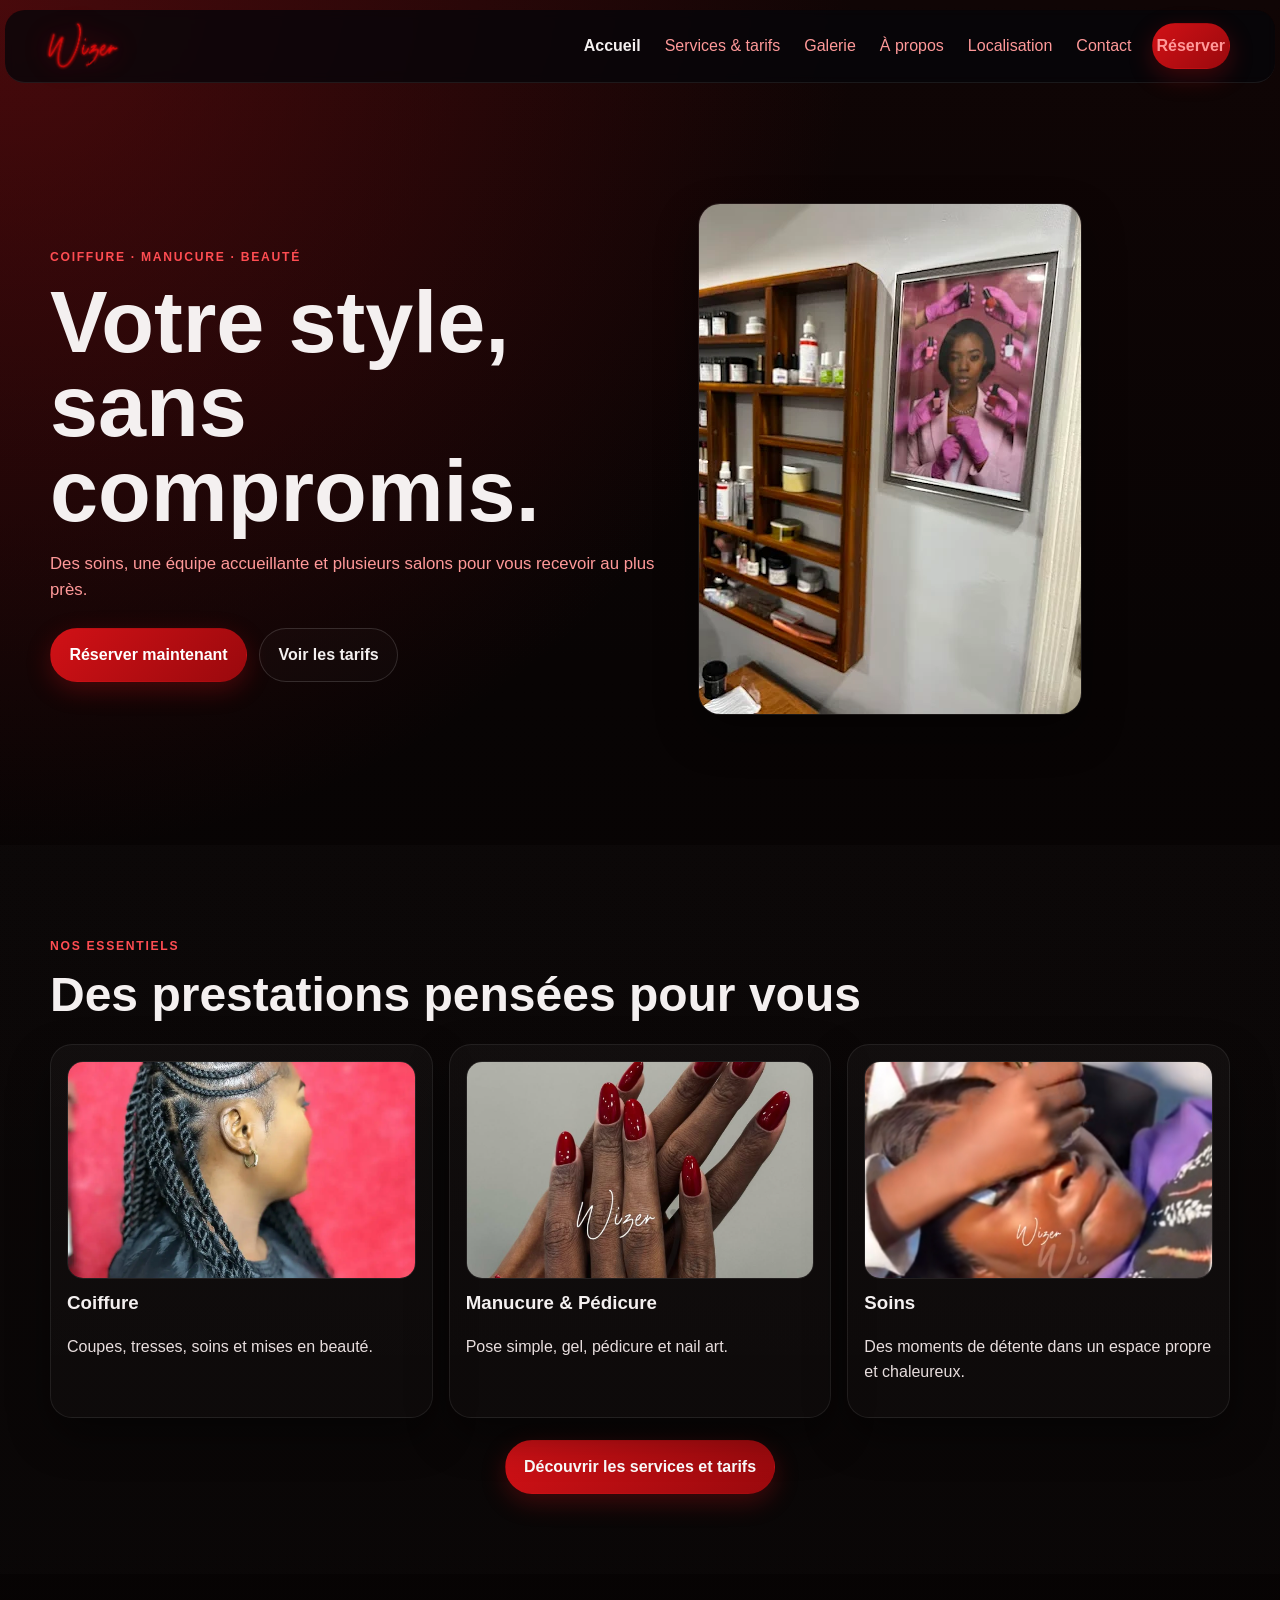
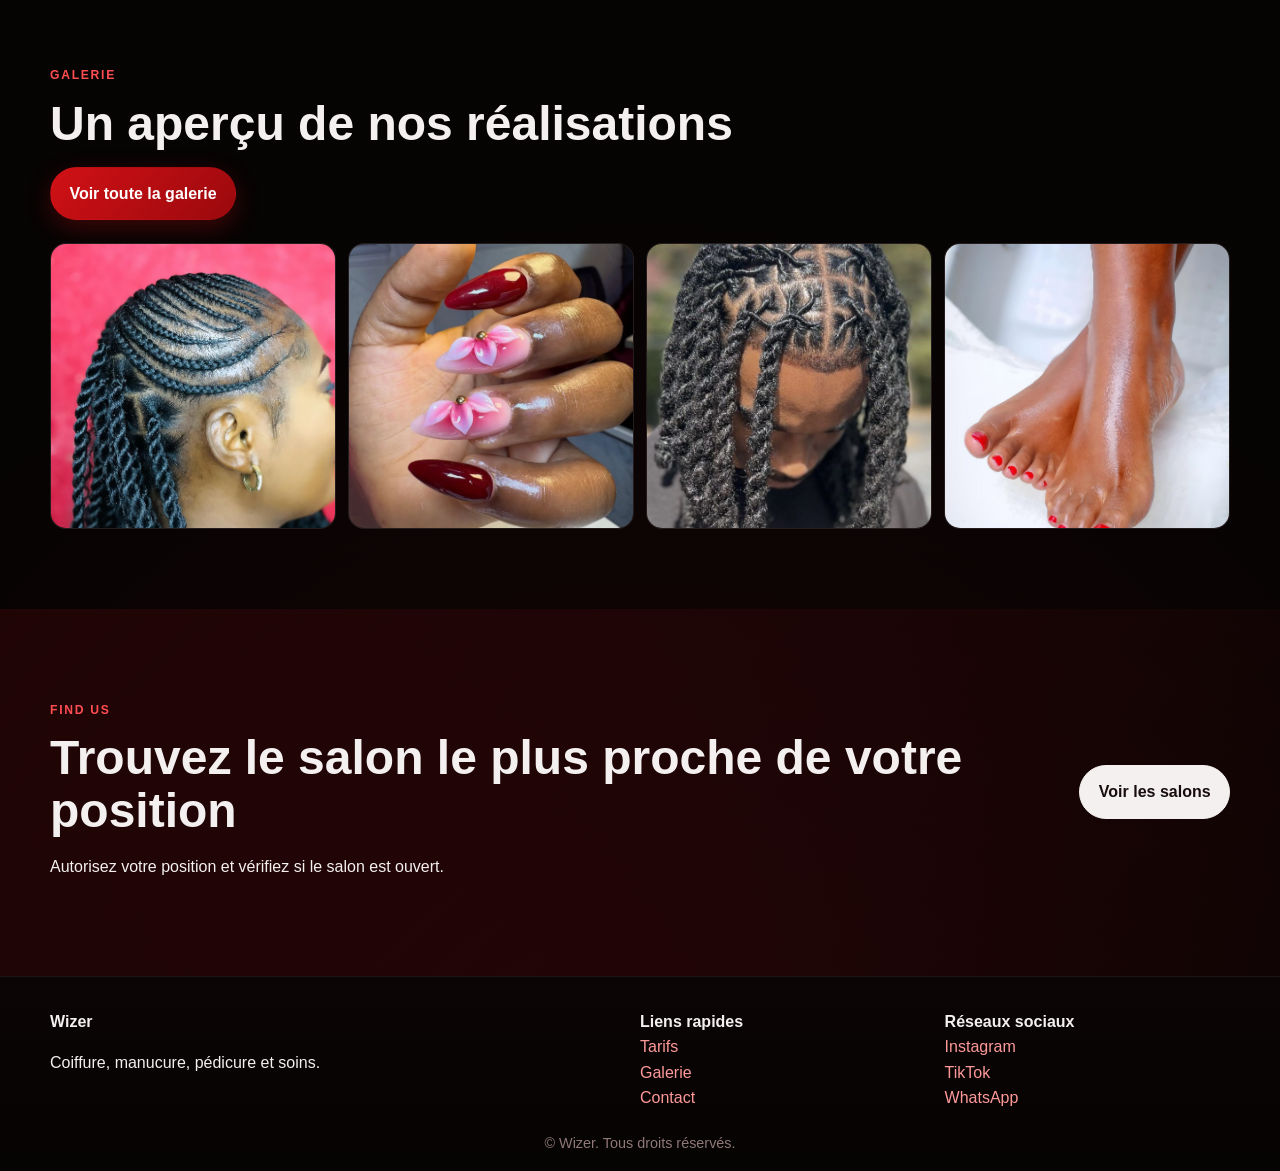
==== index.html @ 91f7df23 "Add animated mobile menu icon Replace the text hamburger with a three-bar toggle across the site and" ====
<!DOCTYPE html>
<html lang="fr">
  <head>
    <meta charset="UTF-8">
    <meta name="viewport" content="width=device-width, initial-scale=1.0">
    <meta name="description" content="Wizer — coiffure, manucure et soins. Découvrez nos services, nos réalisations et trouvez le salon le plus proche.">
    <title>WIZER | Accueil</title>
    
    <!-- Open Graph (VibeDoctor Fix: og:title & og:image) -->
    <meta property="og:type" content="website">
    <meta property="og:title" content="WIZER | Accueil">
    <meta property="og:description" content="Wizer — coiffure, manucure et soins. Découvrez nos services, nos réalisations et trouvez le salon le plus proche.">
    <meta property="og:image" content="https://wizer-kin.netlify.app/assets/logo/wizer.webp">

    <!-- Canonical URL (VibeDoctor Fix: canonical) -->
    <link rel="canonical" href="https://wizer-kin.netlify.app/">

    <!-- Structured Data JSON-LD (VibeDoctor Fix: structured data) -->
    <script type="application/ld+json">
    {
      "@context": "https://schema.org",
      "@type": "BeautySalon",
      "name": "Wizer",
      "description": "Wizer — coiffure, manucure et soins.",
      "image": "https://wizer-kin.netlify.app/assets/logo/wizer.webp",
      "telephone": "+243820068211",
      "url": "https://wizer-kin.netlify.app/"
    }
    </script>
    <link rel="icon" href="assets/icons/logo-wizer-neon-icon-w.webp" type="image/webp">
    <link rel="stylesheet" href="css/style.css">
    <link rel="stylesheet" href="css/responsive.css">
    <link rel="stylesheet" href="css/animations.css">
  </head>
  <body>
    <header class="site-header">
      <div class="container nav-wrap">
        <a class="brand" href="index.html" aria-label="Wizer, accueil">
          <img src="assets/logo/wizer.webp" class="w-60" alt="Logo Wizer">
        </a>
        <button class="menu-toggle" type="button" aria-label="Ouvrir le menu" aria-expanded="false" aria-controls="main-menu">
            <span class="bar" aria-hidden="true"></span>
            <span class="bar" aria-hidden="true"></span>
            <span class="bar" aria-hidden="true"></span>
        </button>

        <nav id="main-menu" class="main-menu" aria-label="Navigation principale">
          <a class="active" href="index.html">Accueil</a>
          <a href="services.html">Services & tarifs</a>
          <a href="galerie.html">Galerie</a>
          <a href="about.html">À propos</a>
          <a href="localisation.html">Localisation</a>
          <a href="contact.html">Contact</a>
          <a class="button button-bounce button-small" href="reservation.html">Réserver</a>
        </nav>
      </div>
    </header>

    <main>
      <section class="hero section">
        <div class="container hero-grid">
          <div class="reveal">
            <p class="eyebrow">Coiffure · Manucure · Beauté</p>
            <h1>Votre style, sans compromis.</h1>
            <p class="lead">Des soins, une équipe accueillante et plusieurs salons pour vous recevoir au plus près.</p>
            <div class="actions">
              <a class="button" href="reservation.html">Réserver maintenant</a>
              <a class="button button-outline" href="services.html">Voir les tarifs</a>
            </div>
          </div>
          <div class="hero-visual reveal reveal-delay">
            <img src="assets/images/accueil/hero.webp" alt="Illustration d'un espace beauté moderne">
          </div>
        </div>
      </section>

      <section class="section section-soft">
        <div class="container">
          <div class="section-heading">
            <p class="eyebrow">Nos essentiels</p>
            <h2>Des prestations pensées pour vous</h2>
          </div>
          <div class="cards-grid three-cols">
            <article class="card service-card reveal"><img src="assets/images/services/coiffure.webp" alt="Illustration coiffure"><h3>Coiffure</h3><p>Coupes, tresses, soins et mises en beauté.</p></article>
            <article class="card service-card reveal"><img src="assets/images/services/Manucure.webp" alt="Illustration manucure"><h3>Manucure & Pédicure</h3><p>Pose simple, gel, pédicure et nail art.</p></article>
            <article class="card service-card reveal"><img src="assets/images/services/Soins.webp" alt="Illustration soins"><h3>Soins</h3><p>Des moments de détente dans un espace propre et chaleureux.</p></article>
          </div>
          <div class="centered"><a class="button" href="services.html">Découvrir les services et tarifs</a></div>
        </div>
      </section>

      <section class="section">
        <div class="container">
          <div class="section-heading split-heading">
            <div><p class="eyebrow">Galerie</p><h2>Un aperçu de nos réalisations</h2></div>
            <a class="button" href="galerie.html">Voir toute la galerie</a>
          </div>
          <div class="gallery-preview">
            <img class="reveal" src="assets/images/galerie/looks-01.webp" alt="Exemple de coiffure">
            <img class="reveal" src="assets/images/galerie/looks-02.webp" alt="Exemple de manucure">
            <img class="reveal" src="assets/images/galerie/looks-03.webp" alt="Exemple de tresses">
            <img class="reveal" src="assets/images/galerie/looks-04.webp" alt="Exemple de pédicure">
          </div>
        </div>
      </section>

      <section class="section section-dark">
        <div class="container split-callout">
          <div><p class="eyebrow">FIND US</p><h2>Trouvez le salon le plus proche de votre position</h2><p>Autorisez votre position et vérifiez si le salon est ouvert.</p></div>
          <a class="button button-light" href="localisation.html">Voir les salons</a>
        </div>
      </section>
    </main>

    <footer class="site-footer">
      <div class="container footer-grid">
        <div><strong>Wizer</strong><p>Coiffure, manucure, pédicure et soins.</p></div>
        <div><strong>Liens rapides</strong><a href="services.html">Tarifs</a><a href="galerie.html">Galerie</a><a href="contact.html">Contact</a></div>
        <div><strong>Réseaux sociaux</strong><a href="https://www.instagram.com/wizer.beauty/" target="_blank" rel="noopener">Instagram</a><a href="https://www.tiktok.com/@wizer._" target="_blank" rel="noopener">TikTok</a><a href="https://wa.me/243820068211" target="_blank" rel="noopener">WhatsApp</a></div>
      </div>
      <p class="copyright">© <span data-year></span> Wizer. Tous droits réservés.</p>
    </footer>

    <script src="js/main.js"></script>
  </body>
</html>
---- css/style.css ----
:root {
  --bg: #090505; /* Teinte sombre neutre/rougeâtre */
  --bg-2: #140a0a;
  --surface: #120a0a;
  --surface-2: #1c0f0f;
  --soft: #180d0d;
  --soft-2: #221111;
  --text: #f4f0f0;
  --text-soft: #e8dede;
  --muted: #ff9999; /* Rouge pastel pour le texte secondaire */
  --accent: #d11116; /* Rouge Wizer vif et design */
  --accent-2: #9a090d; /* Rouge bordeaux profond */
  --accent-glow: rgba(209, 17, 22, 0.28);
  --line: rgba(255, 255, 255, 0.08);
  --line-strong: rgba(255, 255, 255, 0.14);
  --success: #6de7a3;
  --danger: #ff4d4d;
  --radius: 22px;
  --shadow: 0 18px 42px rgba(0, 0, 0, 0.42);
}

* { box-sizing: border-box; }
html { scroll-behavior: smooth; }
body {
  margin: 0;
  background:
    radial-gradient(circle at top left, rgba(141, 15, 20, 0.45), transparent 28%),
    radial-gradient(circle at bottom center, rgba(209, 17, 22, 0.10), transparent 34%),
    linear-gradient(180deg, #100505 0%, #080404 24%, #050303 100%);
  color: var(--text-soft);
  font-family: Arial, Helvetica, sans-serif;
  line-height: 1.6;
}

img { display: block; max-width: 100%; }

/* BOÎTE À OUTILS DE CLASSES POUR ADAPTER les IMAGES*/
.w-100 { max-width: 100% !important; width: 100%; }
.w-90  { max-width: 90%  !important; width: 90%;  margin-inline: auto; }
.w-80  { max-width: 80%  !important; width: 80%;  margin-inline: auto; }
.w-70  { max-width: 70%  !important; width: 70%;  margin-inline: auto; }
.w-60  { max-width: 60%  !important; width: 60%;  margin-inline: auto; }
.w-50  { max-width: 50%  !important; width: 50%;  margin-inline: auto; }

a { text-decoration: none; color: inherit; }

.container { width: min(100% - 2rem, 1180px);
  margin-inline: auto; }

  .section { padding: 4rem 0; }

.section-soft { background: linear-gradient(180deg, rgba(255,255,255,.015), rgba(255,255,255,.01)); }

.section-dark { background: linear-gradient(135deg, rgba(209,17,22,.12), rgba(104,8,11,.05));
  color: var(--text); }

.site-header {
  position: sticky;
  top: 10px;
  left: 5px;
  right: 5px;
  width: calc(100% - 10px);
  z-index: 1000;
  background: hsla(240, 23%, 3%, 0.78);
  border-bottom: 1px solid var(--line);
  backdrop-filter: blur(5px);
  border-radius: 20px;
}

.nav-wrap {
  min-height: 72px;
  display: flex;
  align-items: center;
  justify-content: space-between;
  gap: 1rem;
}

.brand {
  display: flex;
  align-items: center;
  gap: .65rem;
  font-weight: 800;
  color: var(--text);
}

.brand img {
  transform: translateX(-30px);
  width: 125px;
  max-width: 100%;
  height: auto;
  filter: drop-shadow(0 0 12px rgba(209, 17, 22, 0.35)); /* Ombre rouge */
}


.menu-toggle {
  border: 1px solid var(--line);
  background: rgba(255, 255, 255, 0.03);
  color: var(--text);
  width: 44px;
  height: 44px;
  border-radius: 14px;
  font-size: 1.35rem;
  cursor: pointer;
  position: relative;
  padding: 0;
}

.menu-toggle .bar {
  position: absolute;
  top: 50%;
  left: 50%;
  width: 20px;
  height: 2px;
  border-radius: 2px;
  background: var(--text);
  transform: translate(-50%, calc(-50% + var(--ty, 0px)));
  transition: transform .28s ease, opacity .2s ease, background-color .28s ease;
}

.menu-toggle .bar:nth-child(1) { --ty: -7px; }
.menu-toggle .bar:nth-child(2) { --ty: 0px; }
.menu-toggle .bar:nth-child(3) { --ty: 7px; }

.menu-toggle.active .bar { background: var(--accent); }
.menu-toggle.active .bar:nth-child(1) { transform: translate(-50%, -50%) rotate(45deg); }
.menu-toggle.active .bar:nth-child(2) { opacity: 0; }
.menu-toggle.active .bar:nth-child(3) { transform: translate(-50%, -50%) rotate(-45deg); }

.main-menu {
  display: none;
  position: absolute;
  top: 100px;
  left: 10px;
  right: 10px;
  background: hsla(0, 23%, 5%, 0.925);
  padding: 1rem;
  border-bottom: 1px solid var(--line);
  box-shadow: var(--shadow);
  border-radius: 20px;
}

.main-menu.open { display: flex;
  flex-direction: column;
  gap: .8rem; }

.main-menu a { padding: .55rem .25rem;
  color: var(--muted); }

.main-menu .active { color: var(--text);
  font-weight: 700; }

.button {
  display: inline-flex;
  align-items: center;
  justify-content: center;
  min-height: 46px;
  padding: .82rem 1.15rem;
  border: 1px solid transparent;
  border-radius: 999px;
  background: linear-gradient(135deg, var(--accent), var(--accent-2));
  color: #fff;
  font-weight: 700;
  cursor: pointer;
  transition: transform .2s ease, filter .2s ease, box-shadow .2s ease;
  box-shadow: 0 8px 25px var(--accent-glow);
}
/* Cette classe ne fait plus l'animation par défaut */
.button-bounce {
  display: inline-flex !important;
  position: relative !important;
}

/* L'animation se déclenche UNIQUEMENT quand le menu ajoute cette classe */
.main-menu.open .button-bounce {
  animation: bounce-top 1s ease-in-out both !important; /* Joué 1 seule fois (pas de infinite) */
}


.button:hover {
  transform: translateY(-2px);
  filter: saturate(1.1);
  box-shadow: 0 12px 30px rgba(209, 17, 22, 0.34);
}

.button-outline {
  background: rgba(255, 255, 255, 0.02);
  color: var(--text);
  border-color: var(--line-strong);
  box-shadow: none;
}
.button-outline:hover { background: rgba(255, 255, 255, 0.04); }

.button-light {
  background: var(--text);
  border-color: var(--text);
  color: #180d0d;
  box-shadow: none;
}
.button-small { min-height: 40px; padding: .55rem .95rem; }

.button-dark {
  background: var(--text);
  border-color: var(--text);
  color: #ff4d4d; /* Rouge clair pour bouton sombre */
  box-shadow: none;
}

.hero-grid, .two-cols, .location-layout, .split-callout { display: grid; gap: 1.5rem; align-items: center; }
.hero { padding-top: 3.2rem; }
.hero h1, .page-hero h1 {
  font-size: clamp(2.5rem, 10vw, 5.4rem);
  line-height: .98;
  margin: .4rem 0 1rem;
  color: var(--text);
}
.page-hero h1 { font-size: clamp(2.4rem, 8vw, 4.8rem); }
h2 {
  font-size: clamp(1.8rem, 5vw, 3rem);
  line-height: 1.1;
  margin: .2rem 0 1rem;
  color: var(--text);
}
h3 { margin: .55rem 0 .3rem; color: var(--text); }

.eyebrow {
  text-transform: uppercase;
  letter-spacing: .14em;
  font-size: .76rem;
  color: #ff4d52; /* Rouge corail vif */
  font-weight: 800;
}

.lead { max-width: 720px; color: var(--muted); font-size: 1.05rem; }
.actions { display: flex; flex-wrap: wrap; gap: .75rem; margin-top: 1.5rem; }
.hero-visual img, .rounded-image { border-radius: var(--radius); box-shadow: var(--shadow); border: 1px solid var(--line); }
.cards-grid { display: grid; gap: 1rem; }

.card {
  background: linear-gradient(180deg, rgba(255,255,255,.03), rgba(255,255,255,.02));
  border: 1px solid var(--line);
  border-radius: var(--radius);
  padding: 1rem;
  box-shadow: var(--shadow);
}

.service-card img {
  aspect-ratio: 16/10;
  width: 100%;
  object-fit: cover;
  border-radius: 16px;
  border: 1px solid var(--line);
}

.section-heading { margin-bottom: 1.4rem; }
.split-heading, .split-callout { gap: 1rem; }
.centered { text-align: center; margin-top: 1.4rem; }
.text-link { color: #ff4d52; font-weight: 1000; }

.gallery-preview, .gallery-grid {
  display: grid;
  grid-template-columns: repeat(2, 1fr);
  gap: .75rem;
}
.gallery-preview img, .gallery-grid img {
  width: 100%;
  aspect-ratio: 1/1;
  object-fit: cover;
  border-radius: 16px;
  border: 1px solid var(--line);
  background: var(--surface);
}

.filter-bar { display: flex; flex-wrap: wrap; gap: .55rem; margin-bottom: 1.2rem; }
.filter-button {
  padding: .6rem .9rem;
  border: 1px solid var(--line);
  border-radius: 999px;
  background: rgba(255, 255, 255, 0.03);
  color: var(--muted);
  cursor: pointer;
}
.filter-button.active {
  background: linear-gradient(135deg, var(--accent), var(--accent-2));
  color: #fff;
  border-color: transparent;
}

.social-grid { display: grid; gap: 1rem; }
.social-card {
  background: linear-gradient(180deg, rgba(255,255,255,.03), rgba(255,255,255,.02));
  border: 1px solid var(--line);
  padding: 1rem;
  border-radius: var(--radius);
  overflow: hidden;
  box-shadow: var(--shadow);
}
.social-card iframe { width: 100%; min-height: 580px; border: 0; border-radius: 14px; }
.embed-placeholder {
  min-height: 220px; display: grid; place-items: center;
  text-align: center; padding: 1.2rem;
  background: rgba(255, 255, 255, 0.025);
  border-radius: 16px; color: var(--muted);
  border: 1px dashed var(--line-strong);
}

.map { height: 420px; border-radius: var(--radius); overflow: hidden; border: 1px solid var(--line); box-shadow: var(--shadow); }
.salons-list { display: grid; gap: .8rem; }
.salon-card {
  background: linear-gradient(180deg, rgba(255,255,255,.03), rgba(255,255,255,.02));
  border: 1px solid var(--line); border-radius: 18px; padding: 1rem; box-shadow: var(--shadow);
}
.salon-card.closest {
  outline: 2px solid rgba(209, 17, 22, 0.55);
  box-shadow: 0 0 0 3px rgba(209, 17, 22, 0.10), var(--shadow);
}
.salon-meta { font-size: .92rem; color: var(--muted); }
.open { color: var(--success); font-weight: 800; }
.closed { color: var(--danger); font-weight: 800; }
.status-message { min-height: 1.4rem; color: var(--muted); }

.form-wrap { max-width: 800px; }
.booking-form { display: grid; gap: 1rem; }
.booking-form label { display: grid; gap: .35rem; font-weight: 700; color: var(--text); }
.booking-form input, .booking-form select, .booking-form textarea {
  width: 100%; padding: .85rem; border: 1px solid var(--line); border-radius: 14px;
  background: rgba(255, 255, 255, 0.03); color: var(--text-soft); font: inherit;
}
.booking-form input::placeholder, .booking-form textarea::placeholder { color: #907b7b; }
.form-note { color: var(--muted); }

code { background: rgba(255, 255, 255, 0.06); padding: .15rem .3rem; border-radius: 5px; color: #ffd7d7; }

.site-footer {
  background: linear-gradient(180deg, #0b0505, #060303);
  color: var(--text); padding: 2rem 0 1rem; border-top: 1px solid var(--line);
}
.footer-grid { display: grid; gap: 1.2rem; }
.footer-grid a { display: block; color: var(--muted); }
.copyright { text-align: center; color: #8f7878; font-size: .9rem; margin: 1.3rem 0 0; }

.gallery-modal__counter { display: none !important; }

/* ------------------------------
Galerie focus / carousel
------------------------------ */
body.modal-open { overflow: hidden; }
.gallery-tile {
  display: block; width: 100%; padding: 0; border: 0; border-radius: 16px;
  background: transparent; cursor: pointer; overflow: hidden;
}
.gallery-tile img { transition: transform .25s ease, filter .25s ease; }
.gallery-tile:hover img { transform: scale(1.04); filter: saturate(1.15); }

.gallery-modal {
  position: fixed; inset: 0; z-index: 5000; display: grid; place-items: center;
  padding: 1rem; opacity: 0; pointer-events: none; transition: opacity .22s ease;
}
.gallery-modal.is-open { opacity: 1; pointer-events: auto; }
.gallery-modal__backdrop {
  position: absolute; inset: 0; background: rgba(4, 2, 2, 0.74); backdrop-filter: blur(18px);
}
.gallery-modal__shell {
  position: relative; width: min(100%, 1120px); min-height: min(80vh, 760px); display: grid; align-items: center;
}
.gallery-modal__stage {
  position: relative; display: grid; grid-template-columns: .55fr minmax(240px, .95fr) .55fr;
  align-items: center; gap: 1rem;
}
.gallery-modal__center, .gallery-modal__side {
  margin: 0; border: 1px solid rgba(255, 255, 255, 0.12); background: rgba(255, 255, 255, 0.04);
  box-shadow: 0 24px 80px rgba(0, 0, 0, 0.55), 0 0 44px rgba(209, 17, 22, 0.13); overflow: hidden;
}
.gallery-modal__center { z-index: 2; border-radius: 28px; cursor: pointer; transform: scale(1.02); }
.gallery-modal__center img { width: 100%; max-height: 68vh; object-fit: contain; background: #090505; }
.gallery-modal__center figcaption {
  display: flex; align-items: center; justify-content: space-between; gap: 1rem;
  padding: .9rem 1rem; color: var(--text); background: rgba(13, 7, 7, 0.96);
}
.gallery-modal__center figcaption span { color: var(--muted); font-size: .9rem; }
.gallery-modal__side {
  min-height: 42vh; border-radius: 22px; opacity: .55;
  filter: blur(.2px) saturate(.85); transform: scale(.86); cursor: pointer;
}
.gallery-modal__side img { width: 100%; height: 42vh; object-fit: cover; }
.gallery-modal__side--prev { transform: translateX(18%) scale(.84); }
.gallery-modal__side--next { transform: translateX(-18%) scale(.84); }

.gallery-modal__close {
  position: absolute; top: -.4rem; right: .1rem; z-index: 5;
  width: 46px; height: 46px; border-radius: 50%; border: 1px solid rgba(255, 255, 255, 0.16);
  background: rgba(255, 255, 255, 0.05); color: rgba(244, 240, 240, 0.82);
  font-size: 2rem; line-height: 1; cursor: pointer; backdrop-filter: blur(12px);
}
.gallery-modal__nav {
  position: absolute; top: 50%; z-index: 4; translate: 0 -50%;
  width: 46px; height: 46px; border-radius: 50%; border: 1px solid rgba(255, 255, 255, 0.16);
  background: rgba(255, 255, 255, 0.06); color: var(--text);
  font-size: 2.1rem; cursor: pointer; backdrop-filter: blur(12px);
}
.gallery-modal__nav--prev { left: .4rem; }
.gallery-modal__nav--next { right: .4rem; }

.hours-details { margin-top: .6rem; color: var(--muted); }
.hours-details summary { cursor: pointer; color: #ff4d52; font-weight: 800; }
.hours-details ul { margin: .5rem 0 0; padding-left: 1.1rem; }
.contact-card .button { margin-top: .5rem; }

@media (max-width: 699px) {
  .gallery-modal__shell { min-height: auto; }
  .gallery-modal__stage { grid-template-columns: 1fr; }
  .gallery-modal__side { display: none; }
  .gallery-modal__center { transform: none; border-radius: 22px; }
  .gallery-modal__center img { max-height: 62vh; }
  .gallery-modal__center figcaption { display: block; }
  .gallery-modal__nav { top: auto; bottom: 3.8rem; translate: 0 0; }
  .gallery-modal__nav--prev { left: 1.2rem; }
  .gallery-modal__nav--next { right: 1.2rem; }
  .gallery-modal__close { top: -3.2rem; right: 0; }
}

/* =========================================================
   Galerie focus : mobile propre + ratios image préservés
========================================================= */
.gallery-viewer__image, .viewer-image, .lightbox-image, .focus-image {
  max-width: min(92vw, 980px); max-height: 82vh;
  width: auto; height: auto; object-fit: contain; aspect-ratio: auto;
}

.gallery-viewer__main, .viewer-main, .lightbox-main, .focus-main {
  display: grid; place-items: center;
}

@media (max-width: 760px) {
  .gallery-viewer__arrow, .viewer-arrow, .lightbox-arrow,
  .focus-arrow, .gallery-focus-arrow, .gallery-modal-arrow,
  .gallery-modal__nav, [data-viewer-prev], [data-viewer-next] {
      display: none !important;
  }
  .gallery-viewer__image, .viewer-image, .lightbox-image, .focus-image {
      max-width: 94vw; max-height: 78vh; width: auto; height: auto; object-fit: contain;
  }
  .gallery-viewer__close, .viewer-close, .lightbox-close, .focus-close {
      top: 1rem; right: 1rem;
  }
}

/* Override final pour le viewer réel du projet */
.gallery-modal__center img {
  width: auto; max-width: min(92vw, 980px); max-height: 82vh; height: auto;
  object-fit: contain; aspect-ratio: auto;
}
@media (max-width: 760px) {
  .gallery-modal__nav { display: none !important; }
  .gallery-modal__center img {
      max-width: 94vw; max-height: 78vh; width: auto; height: auto; object-fit: contain;
  }
}

/* =========================================================
   Carte de localisation : lisibilité et interaction
========================================================= */
.map { min-height: 420px; background: #120a0a; }
.leaflet-container { font: inherit; }
.leaflet-popup-content-wrapper, .leaflet-popup-tip { background: #171010; color: #f4f0f0; }
.leaflet-popup-content a { color: #ff4d52; font-weight: 700; }
.map-popup__nearest, .nearest-badge { color: #ff4d52; font-weight: 800; }
.nearest-badge {
  display: inline-flex; margin: 0 0 .3rem; padding: .22rem .58rem;
  border: 1px solid rgba(255, 77, 82, 0.36); border-radius: 999px;
  background: rgba(209, 17, 22, 0.10); font-size: .78rem;
}

.salon-card[data-salon-id] { cursor: pointer; }
.salon-card[data-salon-id]:focus-visible { outline: 2px solid #ff4d52; outline-offset: 3px; }

.status-message[data-status="success"] { color: #7ce7aa; }
.status-message[data-status="error"] { color: #ff6b6b; }
.status-message[data-status="loading"] { color: #ff9999; }
#locate-button:disabled { cursor: wait; opacity: .72; }

@media (max-width: 699px) {
  .map { height: min(62vh, 520px); min-height: 360px; }
}

/* =========================================================
   Sécurité Leaflet : empêche les tuiles de devenir des images
========================================================= */
#map { position: relative; overflow: hidden; }
#map .leaflet-pane, #map .leaflet-tile, #map .leaflet-marker-icon,
#map .leaflet-marker-shadow, #map .leaflet-tile-container,
#map .leaflet-pane > svg, #map .leaflet-pane > canvas, #map .leaflet-layer {
  position: absolute; left: 0; top: 0;
}
#map img.leaflet-tile {
  display: block; max-width: none !important; max-height: none !important;
  width: 256px !important; height: 256px !important; border: 0; border-radius: 0;
}
#map .leaflet-control-container { position: static; }

/* Message lorsqu'une catégorie de galerie n'a pas encore d'images */
.gallery-empty {
  grid-column: 1 / -1; margin: 0; padding: 2rem;
  border: 1px dashed var(--line-strong); border-radius: var(--radius);
  background: rgba(255, 255, 255, 0.025); color: var(--muted); text-align: center;
}
.gallery-empty strong { color: var(--text); }

/* =========================================================
   NOUVEAU STYLE : GALERIE EN ALBUMS MOSAÏQUE
========================================================= */
#gallery-grid.masonry-layout {
  display: grid;
  grid-template-columns: repeat(auto-fill, minmax(300px, 1fr));
  grid-auto-rows: 20px; gap: 1.5rem; align-items: start;
}

.album-card {
  background: linear-gradient(180deg, rgba(255,255,255,.03), rgba(255,255,255,.02));
  border: 1px solid var(--line); border-radius: var(--radius);
  box-shadow: var(--shadow); overflow: hidden;
  transition: transform 0.3s ease, border-color 0.3s ease;
  display: flex; flex-direction: column; cursor: pointer;
  grid-row-end: span 18;
}
.album-card:hover { transform: translateY(-5px); border-color: var(--muted); }

.album-card__visual {
  display: flex; gap: 2px; height: 250px; width: 100%; background: #000; overflow: hidden;
}
.album-card__visual img { flex: 1; width: 100%; height: 100%; object-fit: cover; }

.album-card__info { padding: 1.2rem; background: var(--surface-2); border-top: 1px solid var(--line); }
.album-card__info .eyebrow { display: block; margin-bottom: 0.3rem; }
.album-card__info h3 { margin: 0; font-size: 1.1rem; color: var(--text); }

.album-card.tall-composite { grid-row-end: span 22; }
.album-card.tall-composite .album-card__visual { height: 320px; }

@media (max-width: 699px) {
  #gallery-grid.masonry-layout { grid-template-columns: 1fr; grid-auto-rows: auto; }
  .album-card { grid-row-end: auto !important; }
  .album-card__visual { height: 280px; }
}

button,
a {
    -webkit-tap-highlight-color: transparent;
}


button:focus,
a:focus {
    outline: none;
}


button:focus-visible,
a:focus-visible {
    outline: 2px solid var(--accent);
    outline-offset: 3px;
}


img {
    user-select: none;
    -webkit-user-select: none;
    -webkit-user-drag: none;
}
---- css/responsive.css ----
@media (min-width:700px){
    
    .section{padding:5rem 0}
    
    .three-cols{grid-template-columns:repeat(3,1fr)}
    
    .two-cols{grid-template-columns:1fr 1fr}
    
    .booking-form{grid-template-columns:repeat(2,1fr)}
    
    .full-width{grid-column:1/-1}
    
    .gallery-grid{grid-template-columns:repeat(3,1fr)}
    
    .gallery-preview{grid-template-columns:repeat(4,1fr)}
    
    .footer-grid{grid-template-columns:2fr 1fr 1fr}
    
    .social-grid{grid-template-columns:repeat(2,1fr)}}
@media (min-width:980px){
    
    .menu-toggle{display:none}
    
    .main-menu{display:flex;
        position:static;
        align-items:center;
        gap:1rem;
        padding:0;
        border:0;
        background:transparent;
        box-shadow:none}
    
    .hero-grid{grid-template-columns:1.08fr .92fr; min-height:68vh}
    
    .location-layout{grid-template-columns:1.45fr .8fr; align-items:start}
    
    .map{height:620px}
    
    .split-heading,
    
    .split-callout{grid-template-columns:1fr auto}
    
    .gallery-grid{grid-template-columns:repeat(4,1fr)}}
---- css/animations.css ----
.reveal{animation:fadeUp .8s ease both}
.reveal-delay{animation-delay:.14s}
    @keyframes fadeUp{from{opacity:0;
    transform:translateY(18px)}to{opacity:1;
    transform:translateY(0)}}
    @media (prefers-reduced-motion:reduce){*,*::before,*::after{animation-duration:.01ms!important;
        animation-iteration-count:1!important;
        transition-duration:.01ms!important;
        scroll-behavior:auto!important}}

/* ----------------------------------------------
 * ----------------------------------------
 * animation bounce-top
 * ----------------------------------------
 */
@keyframes bounce-top {
  0% {
    transform: translateY(-45px);
            transform: translateY(-45px);
    animation-timing-function: ease-in;
            animation-timing-function: ease-in;
    opacity: 1;
  }
  24% {
    opacity: 1;
  }
  40% {
    transform: translateY(-24px);
            transform: translateY(-24px);
    animation-timing-function: ease-in;
            animation-timing-function: ease-in;
  }
  65% {
    transform: translateY(-12px);
            transform: translateY(-12px);
    animation-timing-function: ease-in;
            animation-timing-function: ease-in;
  }
  82% {
    transform: translateY(-6px);
            transform: translateY(-6px);
    animation-timing-function: ease-in;
            animation-timing-function: ease-in;
  }
  93% {
    transform: translateY(-4px);
            transform: translateY(-4px);
    animation-timing-function: ease-in;
            animation-timing-function: ease-in;
  }
  25%,
  55%,
  75%,
  87% {
    transform: translateY(0px);
            transform: translateY(0px);
    animation-timing-function: ease-out;
            animation-timing-function: ease-out;
  }
  100% {
    transform: translateY(0px);
            transform: translateY(0px);
    animation-timing-function: ease-out;
            animation-timing-function: ease-out;
    opacity: 1;
  }
}
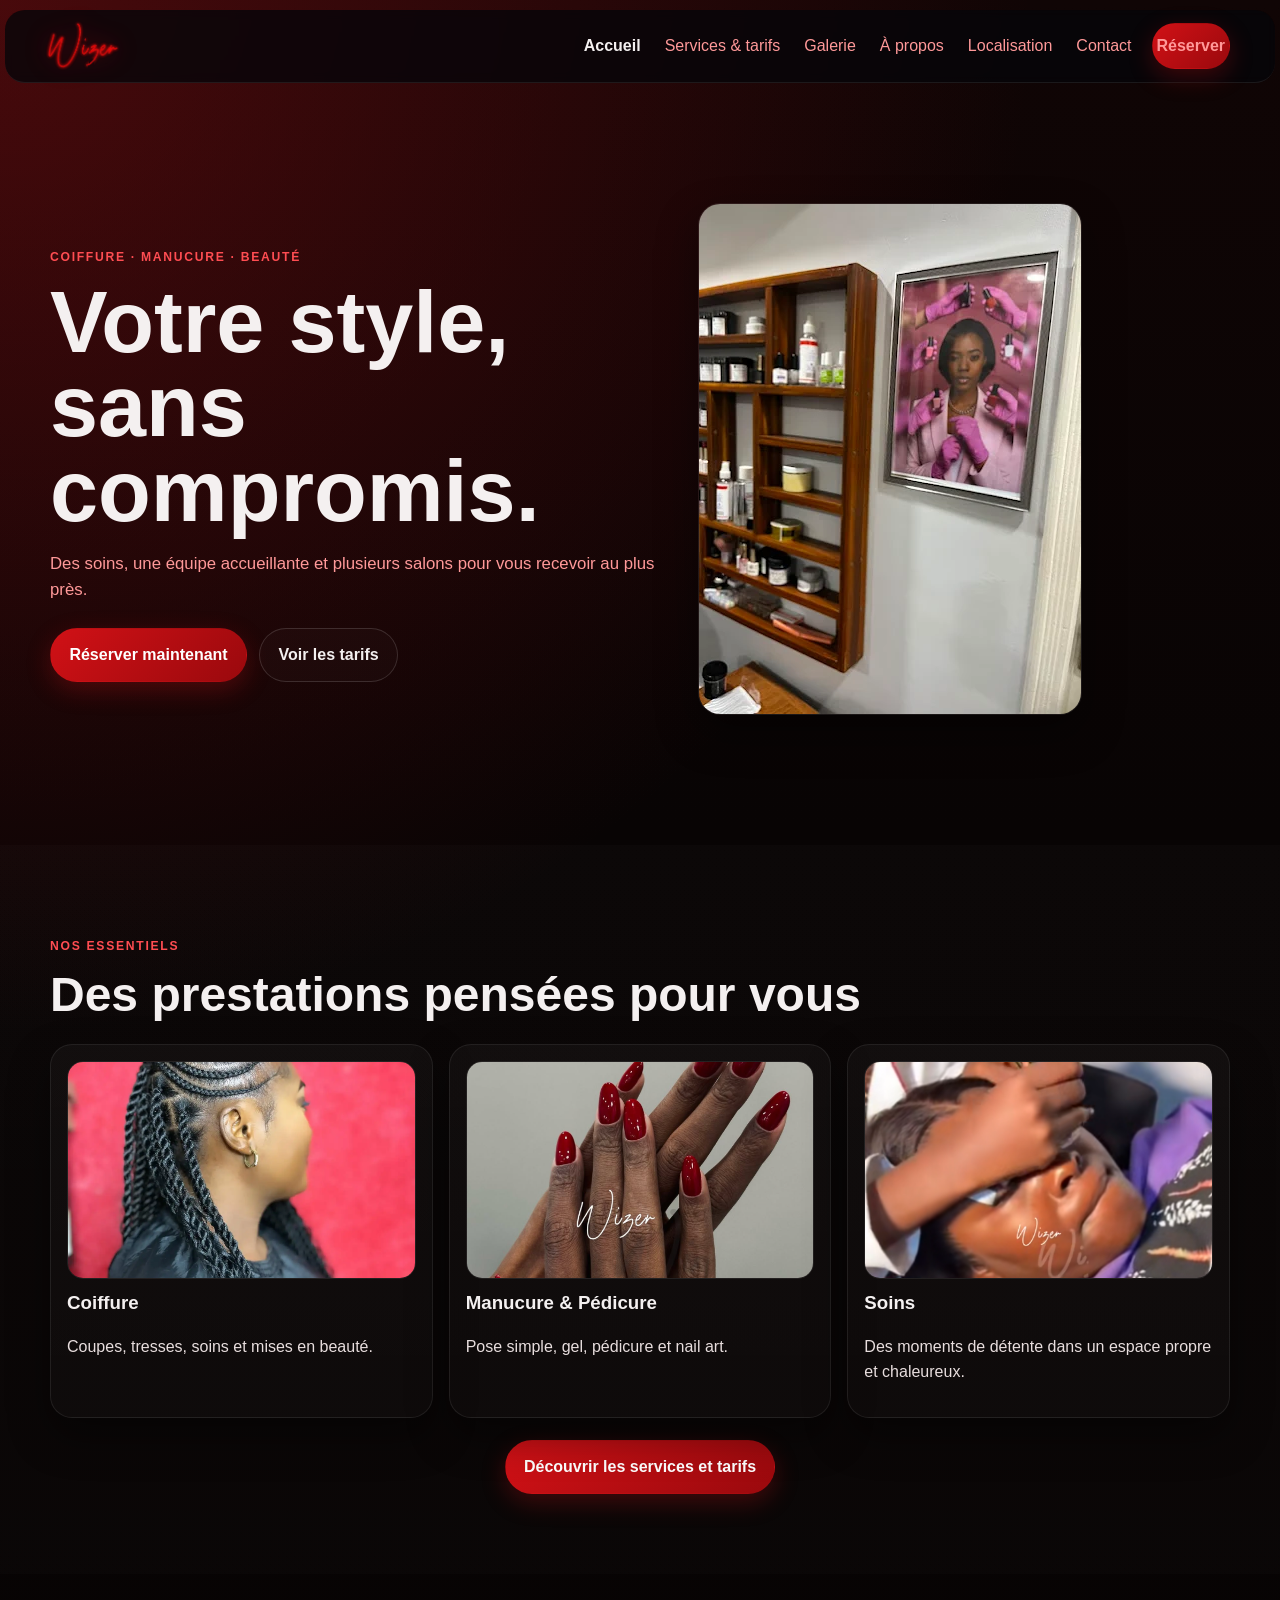
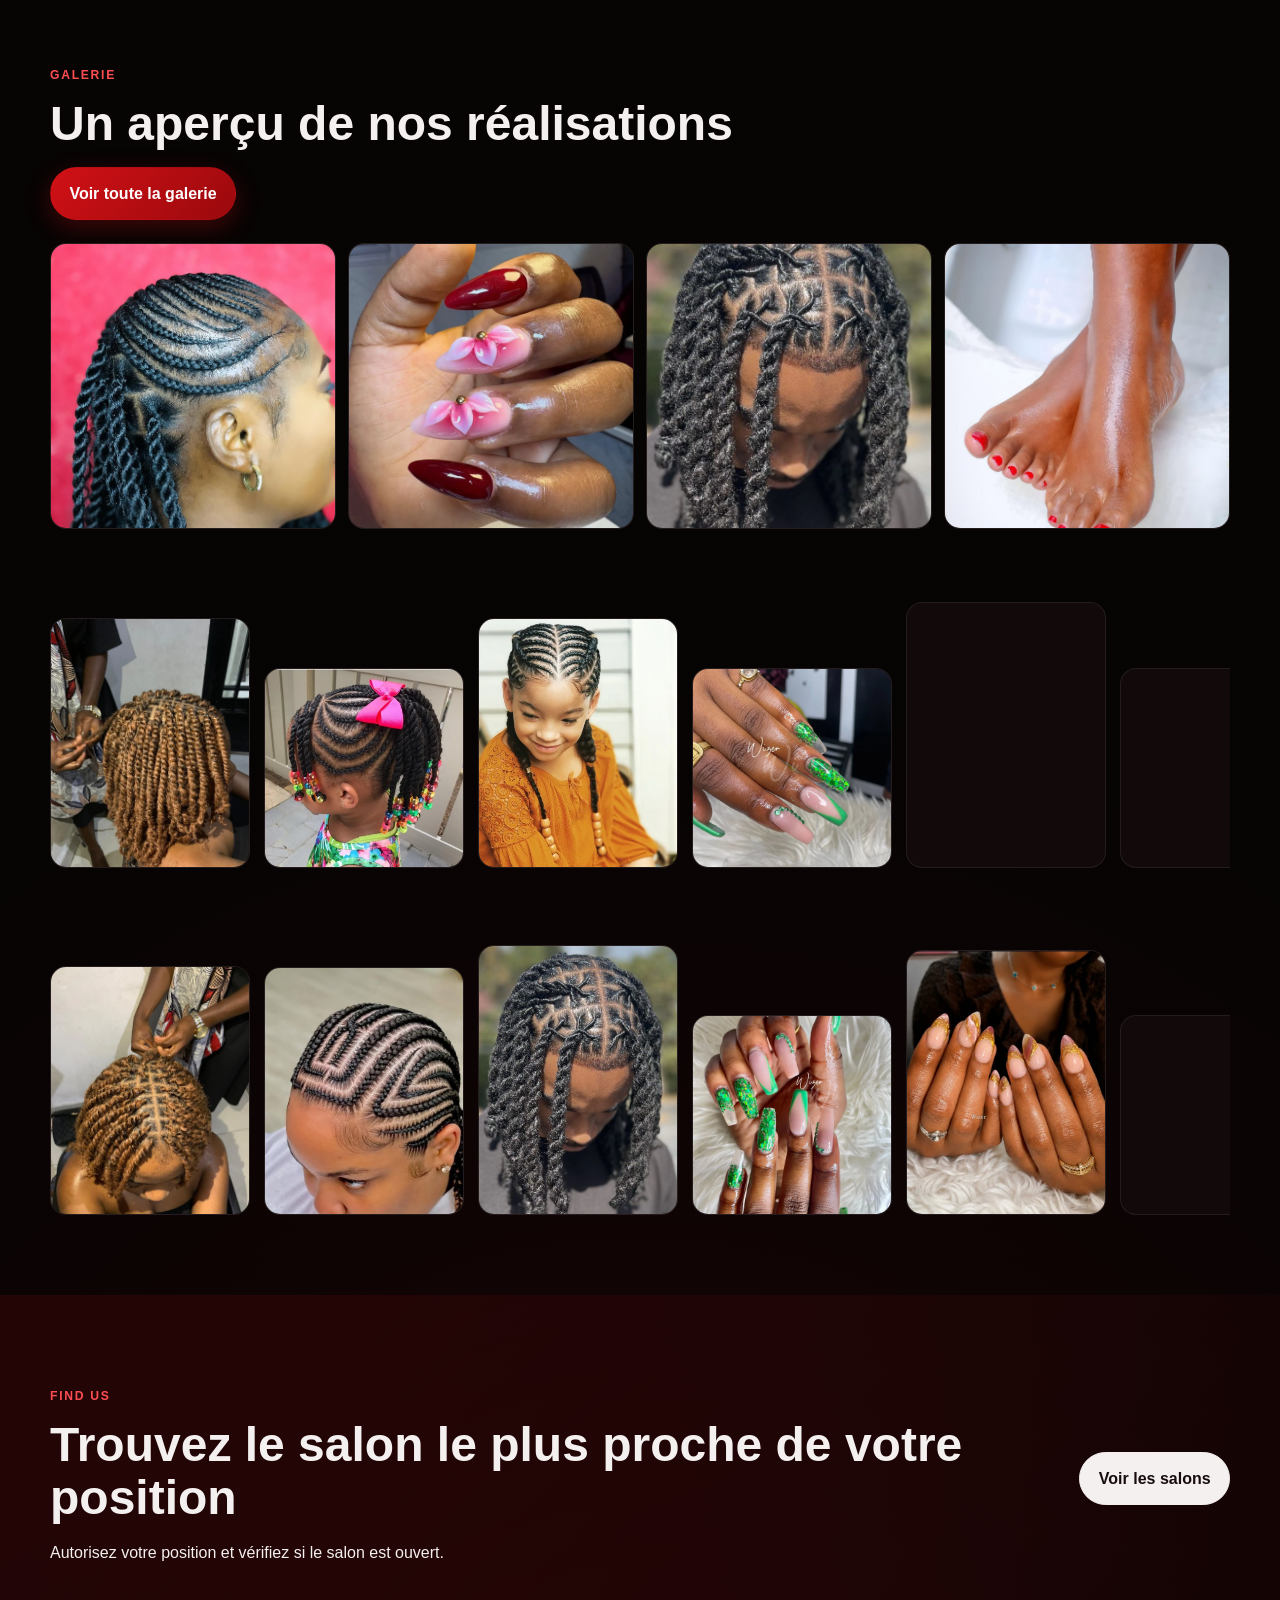
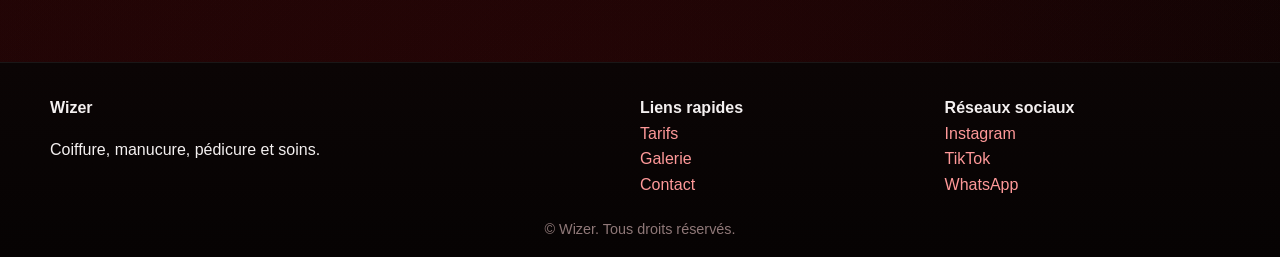
==== commit d11db4a3: "Add homepage realizations carousel Adds an infinite scrolling gallery to the home page with duplicat" ====
--- a/index.html
+++ b/index.html
@@ -31,6 +31,7 @@
     <link rel="stylesheet" href="css/style.css">
     <link rel="stylesheet" href="css/responsive.css">
     <link rel="stylesheet" href="css/animations.css">
+    <link rel="stylesheet" href="css/realisations-carousel.css">
   </head>
   <body>
     <header class="site-header">
@@ -101,6 +102,39 @@
             <img class="reveal" src="assets/images/galerie/looks-03.webp" alt="Exemple de tresses">
             <img class="reveal" src="assets/images/galerie/looks-04.webp" alt="Exemple de pédicure">
           </div>
+
+          <div class="realisations-carousel" aria-hidden="true">
+            <div class="realisations-track realisations-track--right">
+              <img src="assets/images/galerie/coiffure-tresse-01.webp" alt="" loading="lazy" decoding="async">
+              <img src="assets/images/galerie/lokkat.webp" alt="" loading="lazy" decoding="async">
+              <img src="assets/images/galerie/lookat4.webp" alt="" loading="lazy" decoding="async">
+              <img src="assets/images/galerie/manucure-01.webp" alt="" loading="lazy" decoding="async">
+              <img src="assets/images/galerie/manucure-03.webp" alt="" loading="lazy" decoding="async">
+              <img src="assets/images/galerie/manucure-05.webp" alt="" loading="lazy" decoding="async">
+              <img src="assets/images/galerie/manucure-07.webp" alt="" loading="lazy" decoding="async">
+              <img src="assets/images/galerie/manucure-09.webp" alt="" loading="lazy" decoding="async">
+              <img src="assets/images/galerie/manucure-11.webp" alt="" loading="lazy" decoding="async">
+              <img src="assets/images/galerie/pied3.webp" alt="" loading="lazy" decoding="async">
+              <img src="assets/images/galerie/soins-01.webp" alt="" loading="lazy" decoding="async">
+              <img src="assets/images/galerie/soinstout.webp" alt="" loading="lazy" decoding="async">
+              <img src="assets/images/galerie/soinpied.webp" alt="" loading="lazy" decoding="async">
+            </div>
+            <div class="realisations-track realisations-track--left">
+              <img src="assets/images/galerie/coiffure-tresse-02.webp" alt="" loading="lazy" decoding="async">
+              <img src="assets/images/galerie/lookat.webp" alt="" loading="lazy" decoding="async">
+              <img src="assets/images/galerie/looks-03.webp" alt="" loading="lazy" decoding="async">
+              <img src="assets/images/galerie/manucure-02.webp" alt="" loading="lazy" decoding="async">
+              <img src="assets/images/galerie/manucure-04.webp" alt="" loading="lazy" decoding="async">
+              <img src="assets/images/galerie/manucure-06.webp" alt="" loading="lazy" decoding="async">
+              <img src="assets/images/galerie/manucure-08.webp" alt="" loading="lazy" decoding="async">
+              <img src="assets/images/galerie/manucure-10.webp" alt="" loading="lazy" decoding="async">
+              <img src="assets/images/galerie/manucure-12.webp" alt="" loading="lazy" decoding="async">
+              <img src="assets/images/galerie/looks-04.webp" alt="" loading="lazy" decoding="async">
+              <img src="assets/images/galerie/soins-02.webp" alt="" loading="lazy" decoding="async">
+              <img src="assets/images/galerie/soinsjamb.webp" alt="" loading="lazy" decoding="async">
+              <img src="assets/images/services/Soins.webp" alt="" loading="lazy" decoding="async">
+            </div>
+          </div>
         </div>
       </section>
 
@@ -122,5 +156,6 @@
     </footer>
 
     <script src="js/main.js"></script>
+    <script src="js/realisations-carousel.js"></script>
   </body>
 </html>
--- a/css/style.css
+++ b/css/style.css
@@ -143,6 +143,15 @@
   flex-direction: column;
   gap: .8rem; }
 
+/* L'animation d'entrée du menu : déclenchée à l'ouverture (.open) sur mobile/tablette (<980px), une seule fois.
+   Limitée à ce breakpoint pour ne jamais se rejouer sur le menu desktop, qui reste affiché en permanence
+   et n'est pas piloté par .open (voir responsive.css, @media (min-width:980px)). */
+@media (max-width: 979.98px) {
+  .main-menu.open {
+    animation: slide-in-elliptic-bottom-fwd .7s cubic-bezier(.25, .46, .45, .94) both;
+  }
+}
+
 .main-menu a { padding: .55rem .25rem;
   color: var(--muted); }
 
@@ -317,6 +326,7 @@
 .open { color: var(--success); font-weight: 800; }
 .closed { color: var(--danger); font-weight: 800; }
 .status-message { min-height: 1.4rem; color: var(--muted); }
+.map-tile-status { margin-top: .6rem; font-size: .9rem; }
 
 .form-wrap { max-width: 800px; }
 .booking-form { display: grid; gap: 1rem; }
--- a/css/animations.css
+++ b/css/animations.css
@@ -65,3 +65,41 @@
     opacity: 1;
   }
 }
+
+/**
+ * ----------------------------------------
+ * animation slide-in-elliptic-bottom-fwd
+ * ----------------------------------------
+ */
+@-webkit-keyframes slide-in-elliptic-bottom-fwd {
+  0% {
+    -webkit-transform: translateY(600px) rotateX(30deg) scale(0);
+            transform: translateY(600px) rotateX(30deg) scale(0);
+    -webkit-transform-origin: 50% 100%;
+            transform-origin: 50% 100%;
+    opacity: 0;
+  }
+  100% {
+    -webkit-transform: translateY(0) rotateX(0) scale(1);
+            transform: translateY(0) rotateX(0) scale(1);
+    -webkit-transform-origin: 50% -1400px;
+            transform-origin: 50% -1400px;
+    opacity: 1;
+  }
+}
+@keyframes slide-in-elliptic-bottom-fwd {
+  0% {
+    -webkit-transform: translateY(600px) rotateX(30deg) scale(0);
+            transform: translateY(600px) rotateX(30deg) scale(0);
+    -webkit-transform-origin: 50% 100%;
+            transform-origin: 50% 100%;
+    opacity: 0;
+  }
+  100% {
+    -webkit-transform: translateY(0) rotateX(0) scale(1);
+            transform: translateY(0) rotateX(0) scale(1);
+    -webkit-transform-origin: 50% -1400px;
+            transform-origin: 50% -1400px;
+    opacity: 1;
+  }
+}
--- a/css/realisations-carousel.css
+++ b/css/realisations-carousel.css
@@ -0,0 +1,66 @@
+/*
+  Carrousel "Un aperçu de nos réalisations" (page d'accueil uniquement).
+  Bande d'images en boucle infinie, sur 2 lignes qui défilent en sens opposés.
+  Chaque image garde ses propres proportions : largeur commune, hauteur automatique.
+
+  Les 3 réglages à changer en premier sont les variables juste en dessous :
+  - --realisations-img-width : largeur de chaque image
+  - --realisations-gap       : distance entre deux images d'une même ligne
+  - --realisations-speed     : vitesse (durée d'un tour complet ; plus petit = plus rapide)
+*/
+.realisations-carousel {
+  --realisations-img-width: 200px;
+  --realisations-gap: 14px;
+  --realisations-speed: 36s;
+  --realisations-row-gap: 1rem;
+
+  margin-top: 1.6rem;
+  display: grid;
+  row-gap: var(--realisations-row-gap);
+  overflow: hidden;
+}
+
+.realisations-track {
+  display: flex;
+  align-items: flex-end;
+  width: max-content;
+  gap: var(--realisations-gap);
+  animation: realisations-scroll var(--realisations-speed) linear infinite;
+  will-change: transform;
+}
+
+/* Ligne 1 : vers la droite. Ligne 2 : vers la gauche (sens opposé) avec un léger
+   décalage de départ pour que les deux lignes ne soient jamais synchronisées. */
+.realisations-track--right { animation-direction: reverse; }
+.realisations-track--left  { animation-delay: -6s; }
+
+.realisations-carousel:hover .realisations-track {
+  animation-play-state: paused;
+}
+
+.realisations-track img {
+  width: var(--realisations-img-width);
+  height: auto;
+  flex: none;
+  display: block;
+  border-radius: 16px;
+  border: 1px solid var(--line);
+  background: var(--surface);
+}
+
+@keyframes realisations-scroll {
+  from { transform: translateX(0); }
+  to   { transform: translateX(-50%); }
+}
+
+/* Respecte la préférence système "réduire les animations" : la bande reste statique. */
+@media (prefers-reduced-motion: reduce) {
+  .realisations-track {
+    animation: none;
+  }
+}
+
+/* Sur très petit écran, images un peu plus compactes pour un meilleur rythme visuel. */
+@media (max-width: 420px) {
+  .realisations-carousel { --realisations-img-width: 150px; --realisations-gap: 10px; }
+}
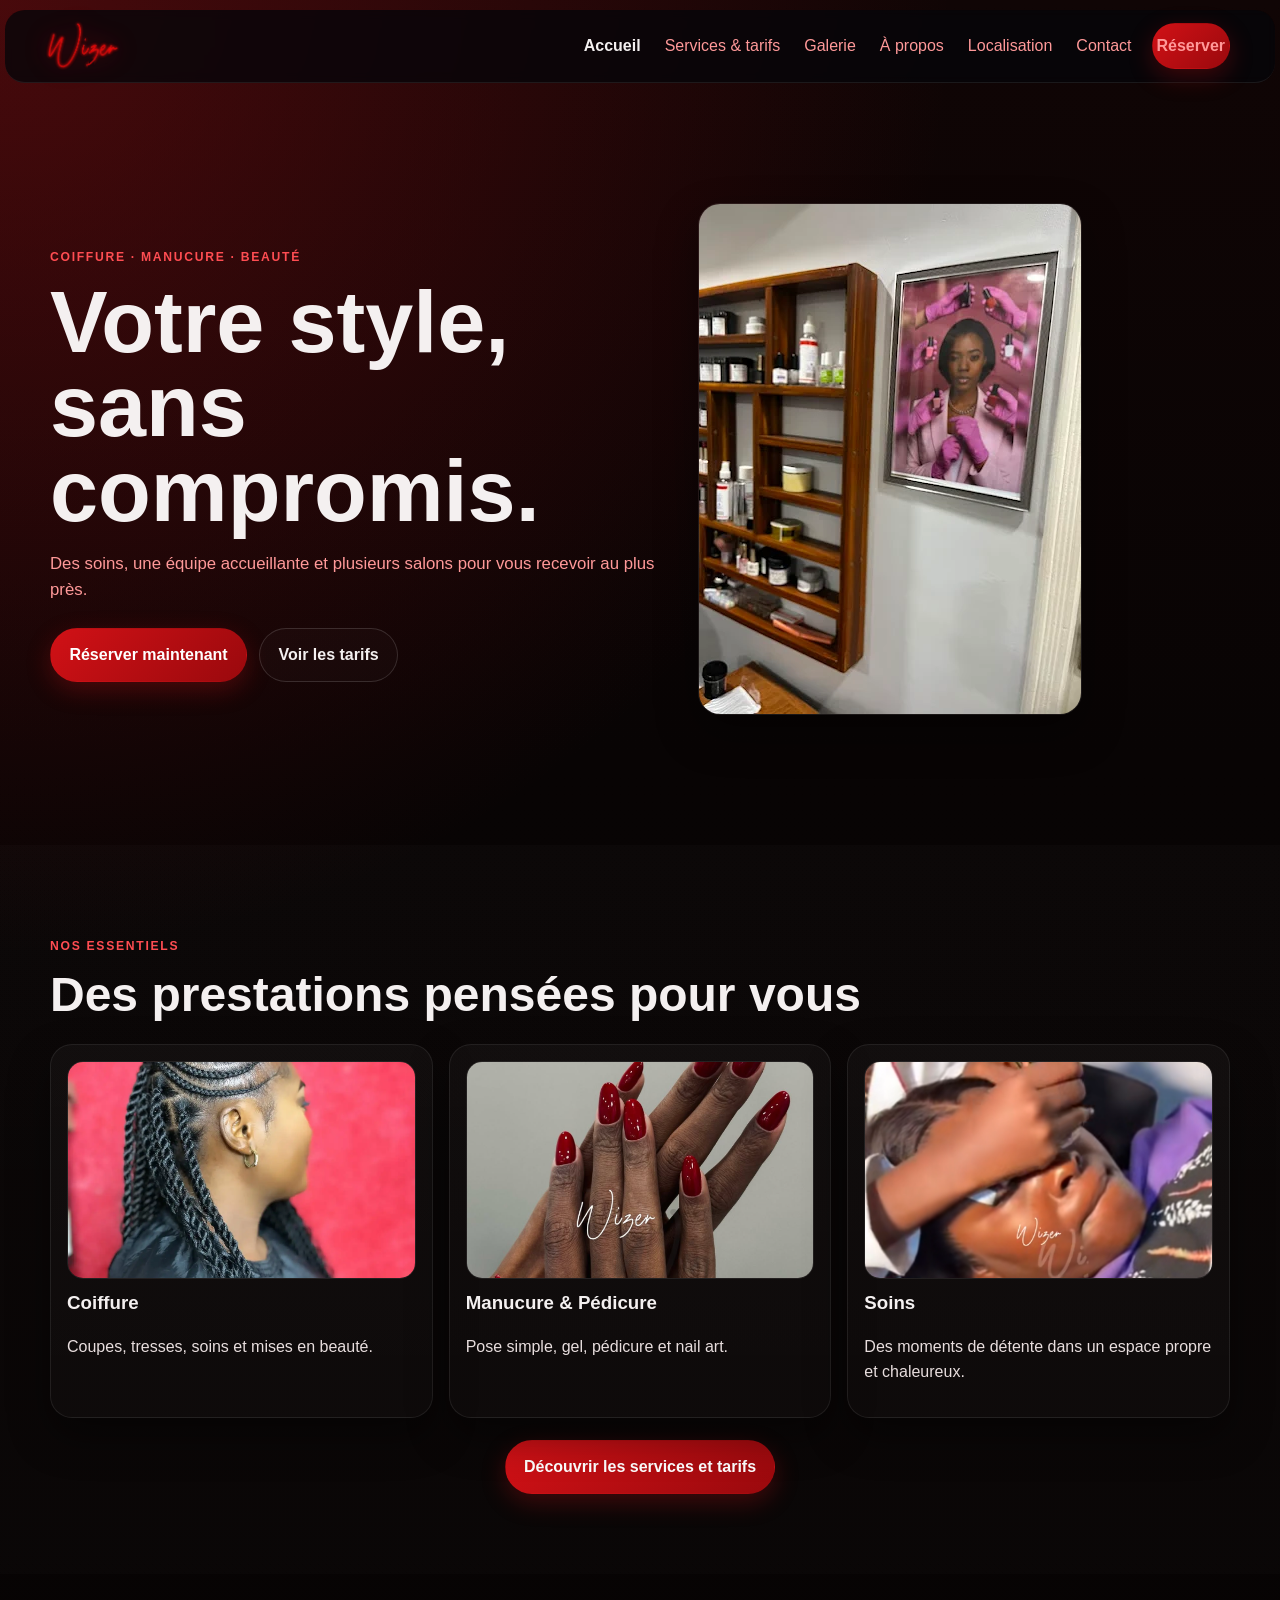
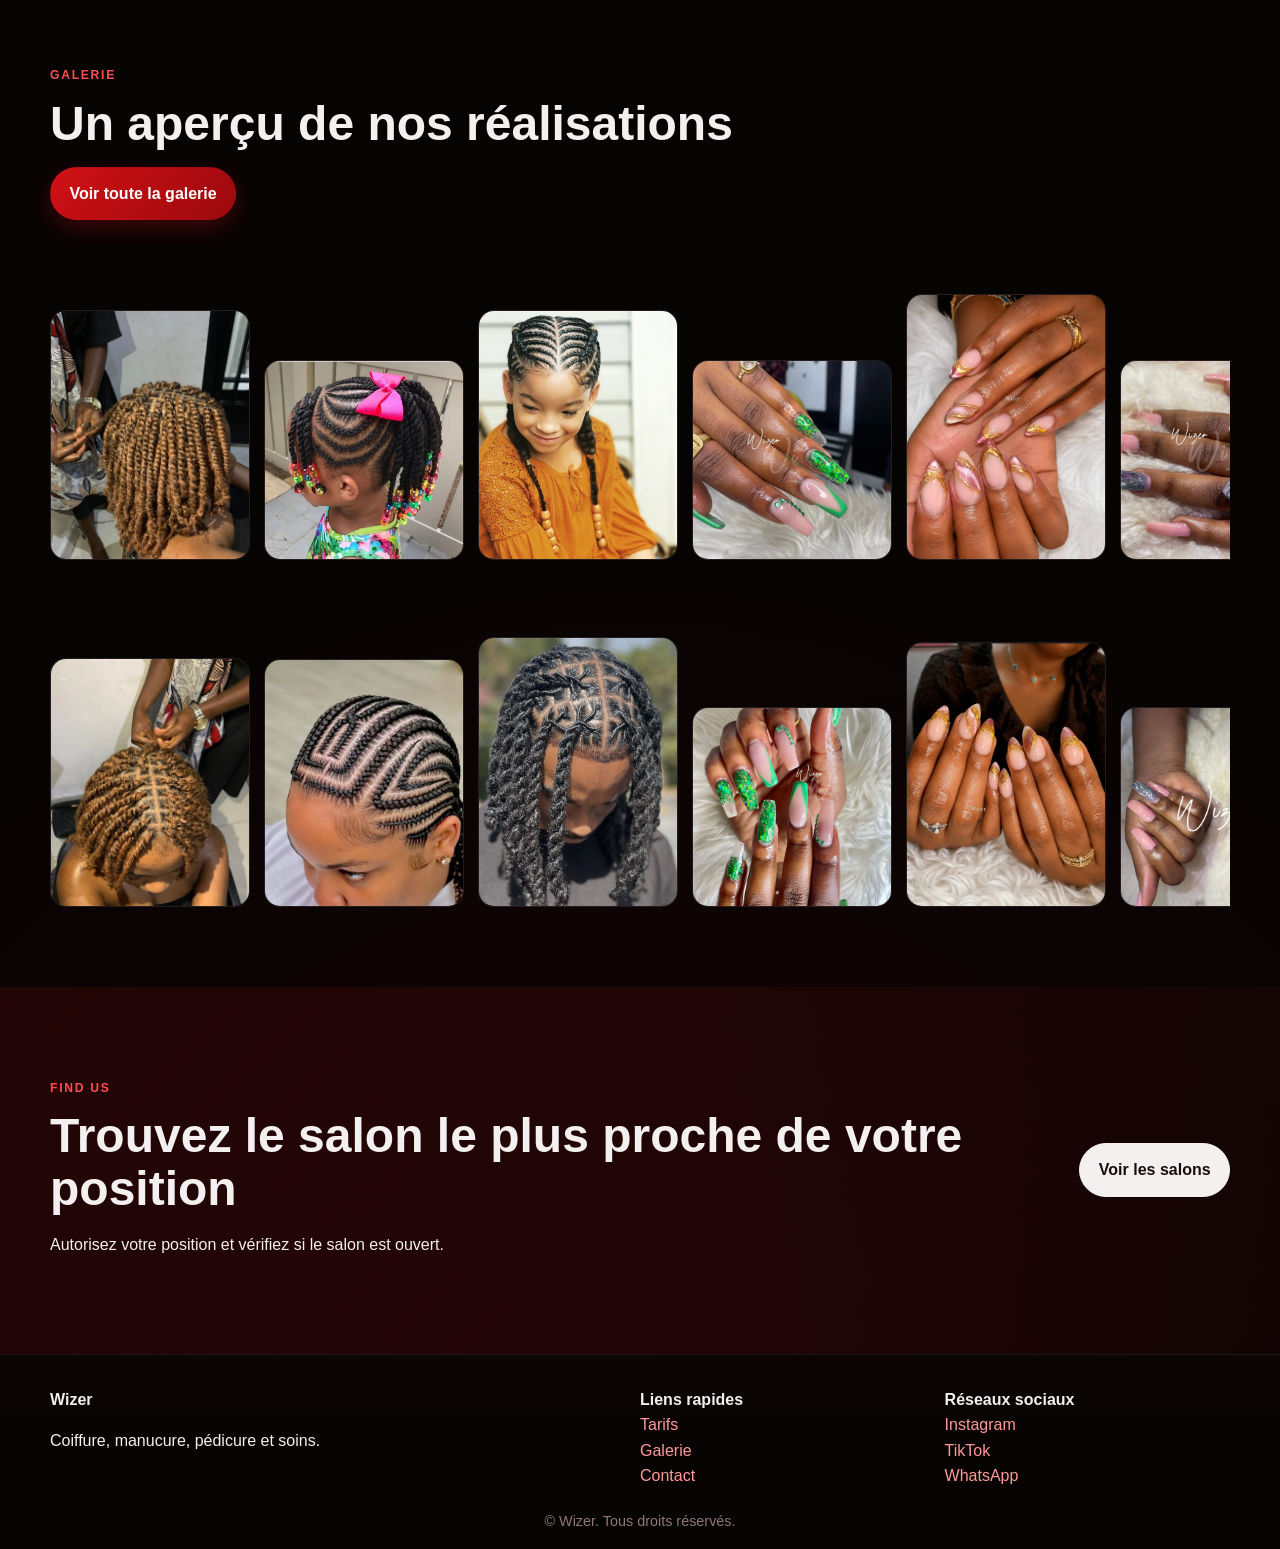
==== commit 37750a29: "Remove gallery preview on home page This commit removes the static four-image gallery preview from t" ====
--- a/index.html
+++ b/index.html
@@ -96,12 +96,6 @@
             <div><p class="eyebrow">Galerie</p><h2>Un aperçu de nos réalisations</h2></div>
             <a class="button" href="galerie.html">Voir toute la galerie</a>
           </div>
-          <div class="gallery-preview">
-            <img class="reveal" src="assets/images/galerie/looks-01.webp" alt="Exemple de coiffure">
-            <img class="reveal" src="assets/images/galerie/looks-02.webp" alt="Exemple de manucure">
-            <img class="reveal" src="assets/images/galerie/looks-03.webp" alt="Exemple de tresses">
-            <img class="reveal" src="assets/images/galerie/looks-04.webp" alt="Exemple de pédicure">
-          </div>
 
           <div class="realisations-carousel" aria-hidden="true">
             <div class="realisations-track realisations-track--right">
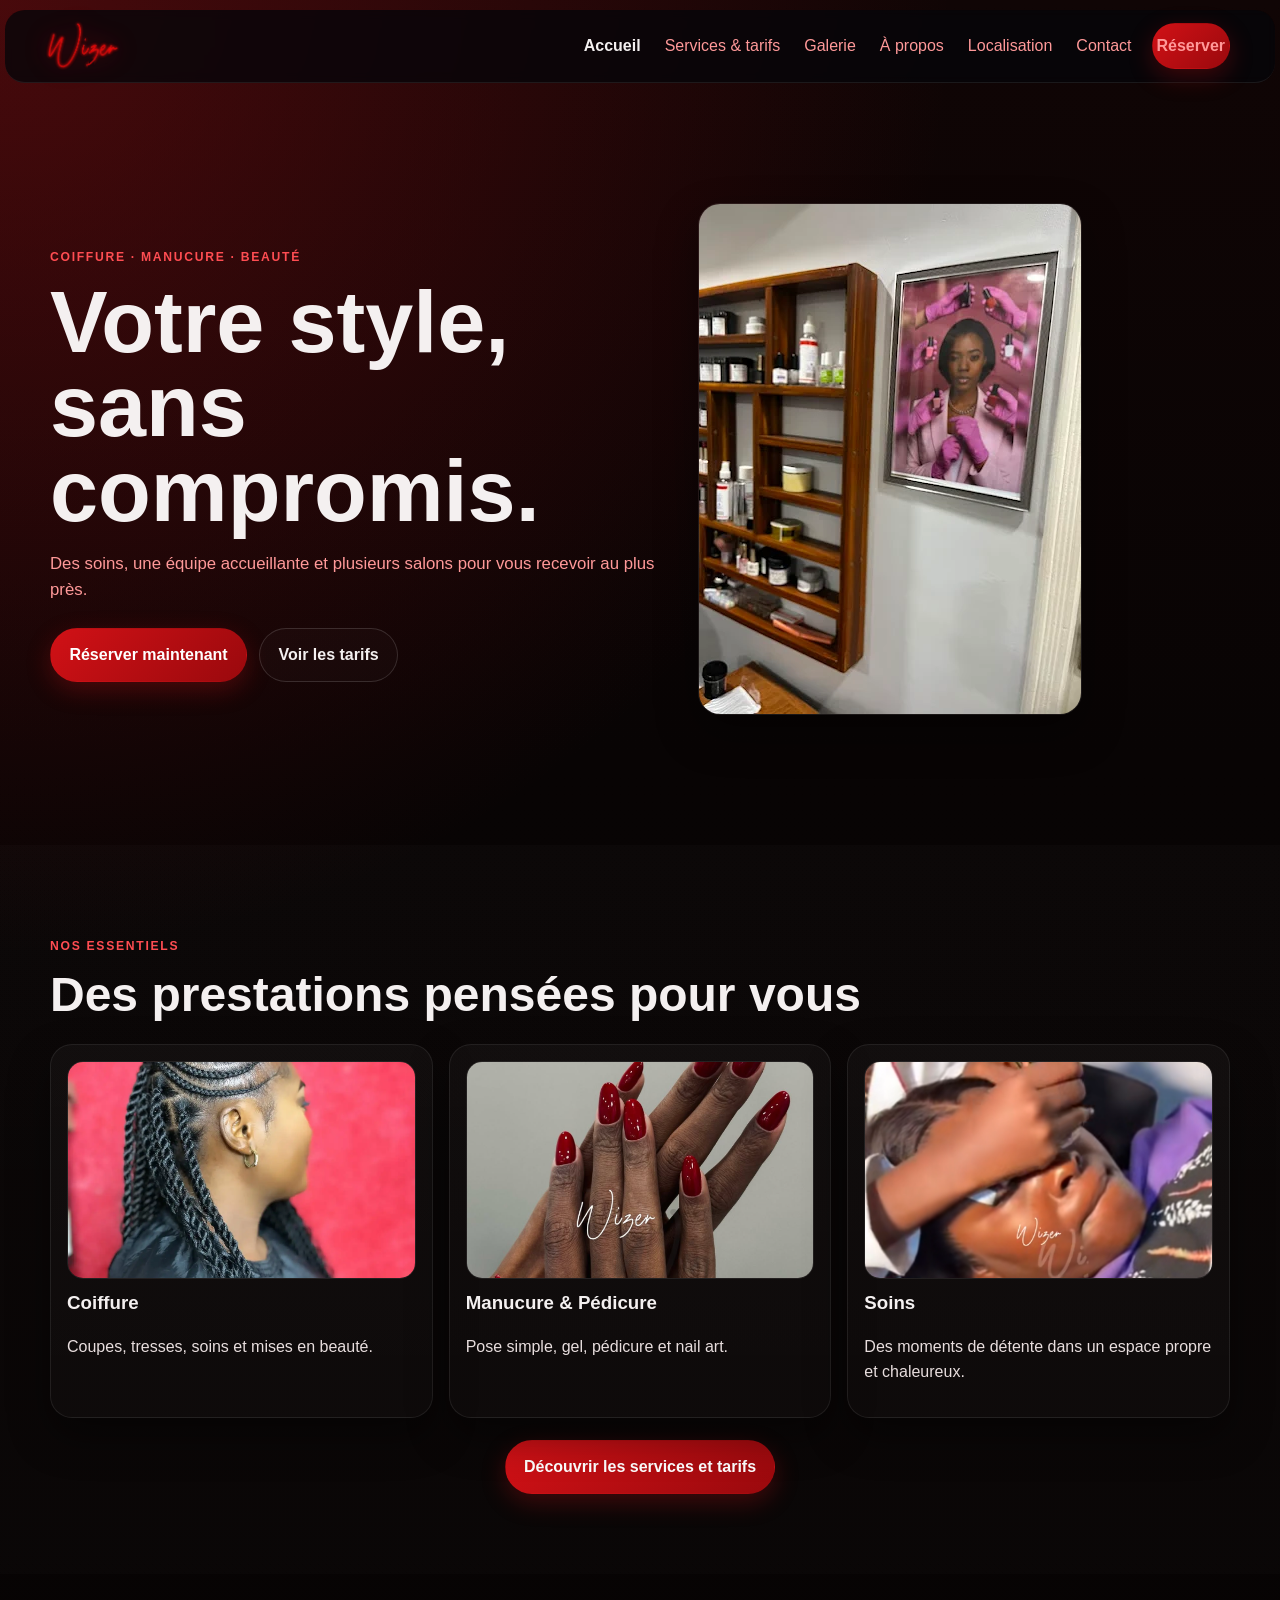
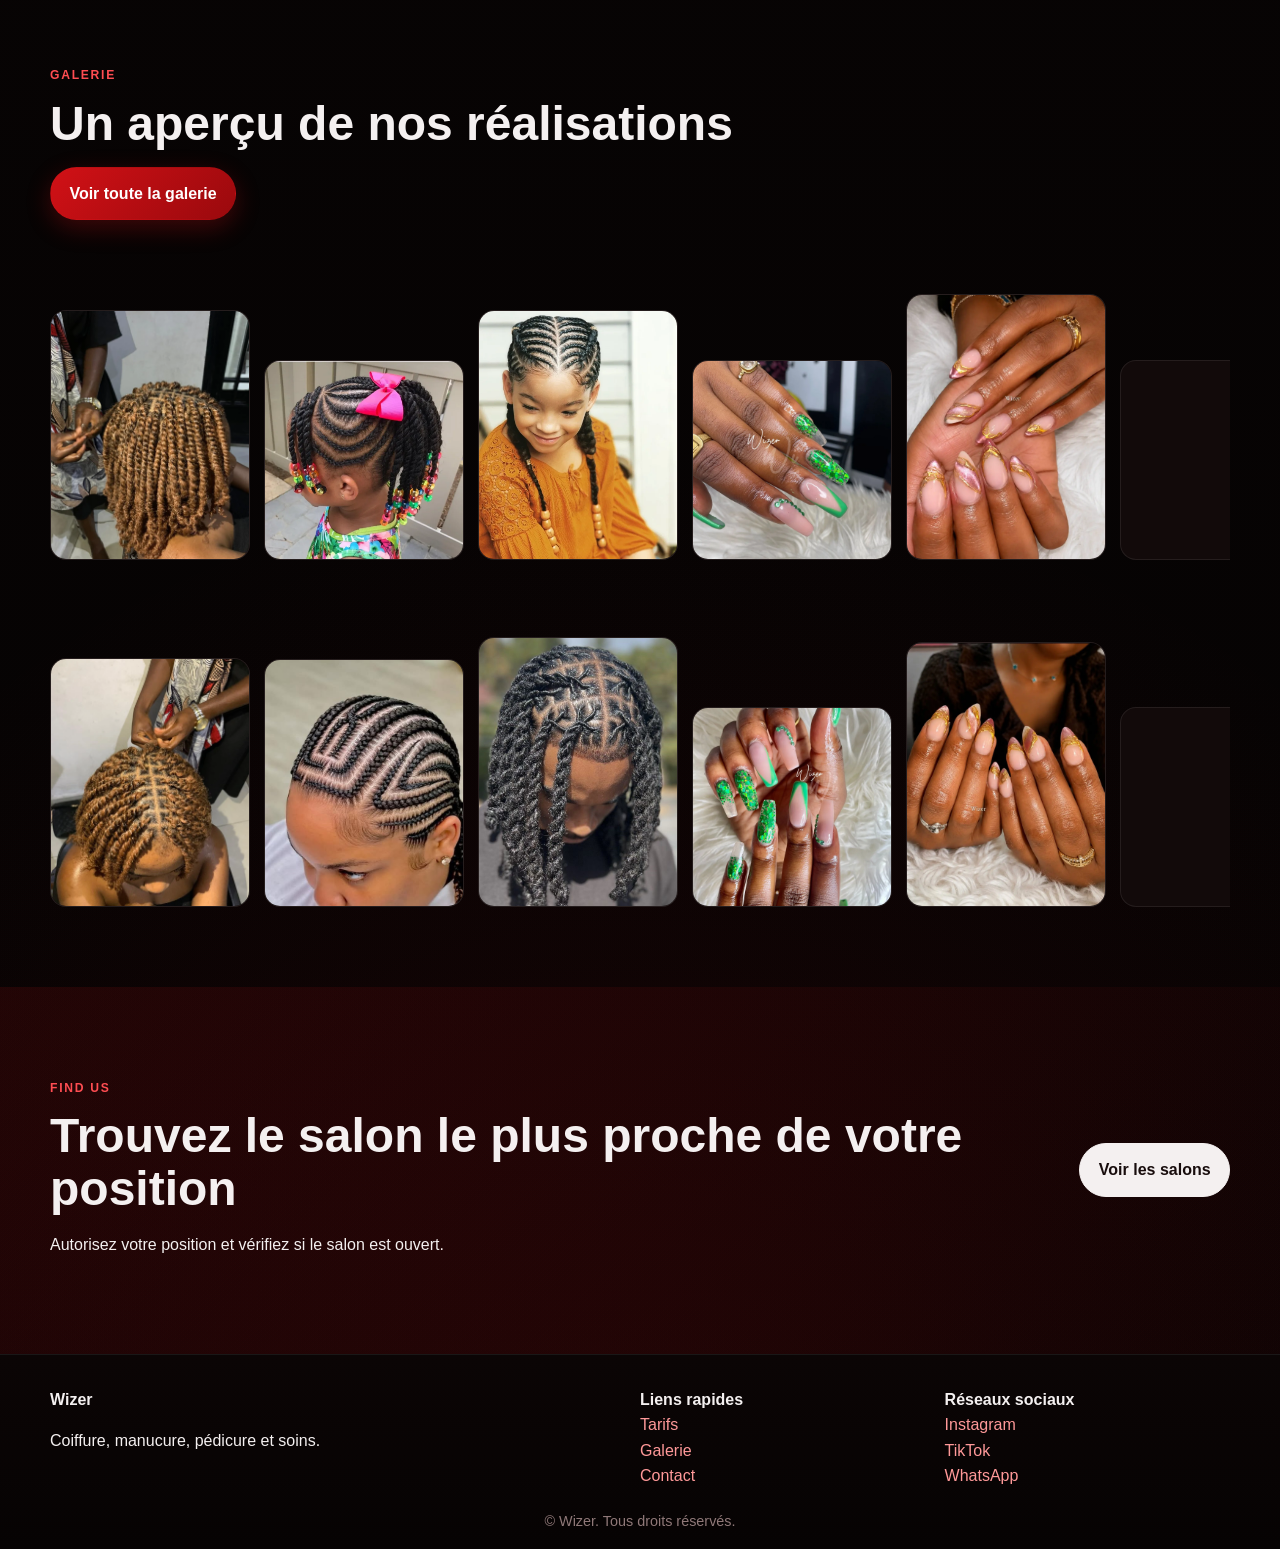
==== commit 81100f50: "Update docs and official domain Refresh the project documentation for the v4 site, add Cloudflare Pa" ====
--- a/index.html
+++ b/index.html
@@ -10,10 +10,10 @@
     <meta property="og:type" content="website">
     <meta property="og:title" content="WIZER | Accueil">
     <meta property="og:description" content="Wizer — coiffure, manucure et soins. Découvrez nos services, nos réalisations et trouvez le salon le plus proche.">
-    <meta property="og:image" content="https://wizer-kin.netlify.app/assets/logo/wizer.webp">
+    <meta property="og:image" content="https://wizer-kin.com/assets/logo/wizer.webp">
 
     <!-- Canonical URL (VibeDoctor Fix: canonical) -->
-    <link rel="canonical" href="https://wizer-kin.netlify.app/">
+    <link rel="canonical" href="https://wizer-kin.com/">
 
     <!-- Structured Data JSON-LD (VibeDoctor Fix: structured data) -->
     <script type="application/ld+json">
@@ -22,9 +22,9 @@
       "@type": "BeautySalon",
       "name": "Wizer",
       "description": "Wizer — coiffure, manucure et soins.",
-      "image": "https://wizer-kin.netlify.app/assets/logo/wizer.webp",
+      "image": "https://wizer-kin.com/assets/logo/wizer.webp",
       "telephone": "+243820068211",
-      "url": "https://wizer-kin.netlify.app/"
+      "url": "https://wizer-kin.com/"
     }
     </script>
     <link rel="icon" href="assets/icons/logo-wizer-neon-icon-w.webp" type="image/webp">
--- a/css/realisations-carousel.css
+++ b/css/realisations-carousel.css
@@ -34,10 +34,6 @@
 .realisations-track--right { animation-direction: reverse; }
 .realisations-track--left  { animation-delay: -6s; }
 
-.realisations-carousel:hover .realisations-track {
-  animation-play-state: paused;
-}
-
 .realisations-track img {
   width: var(--realisations-img-width);
   height: auto;
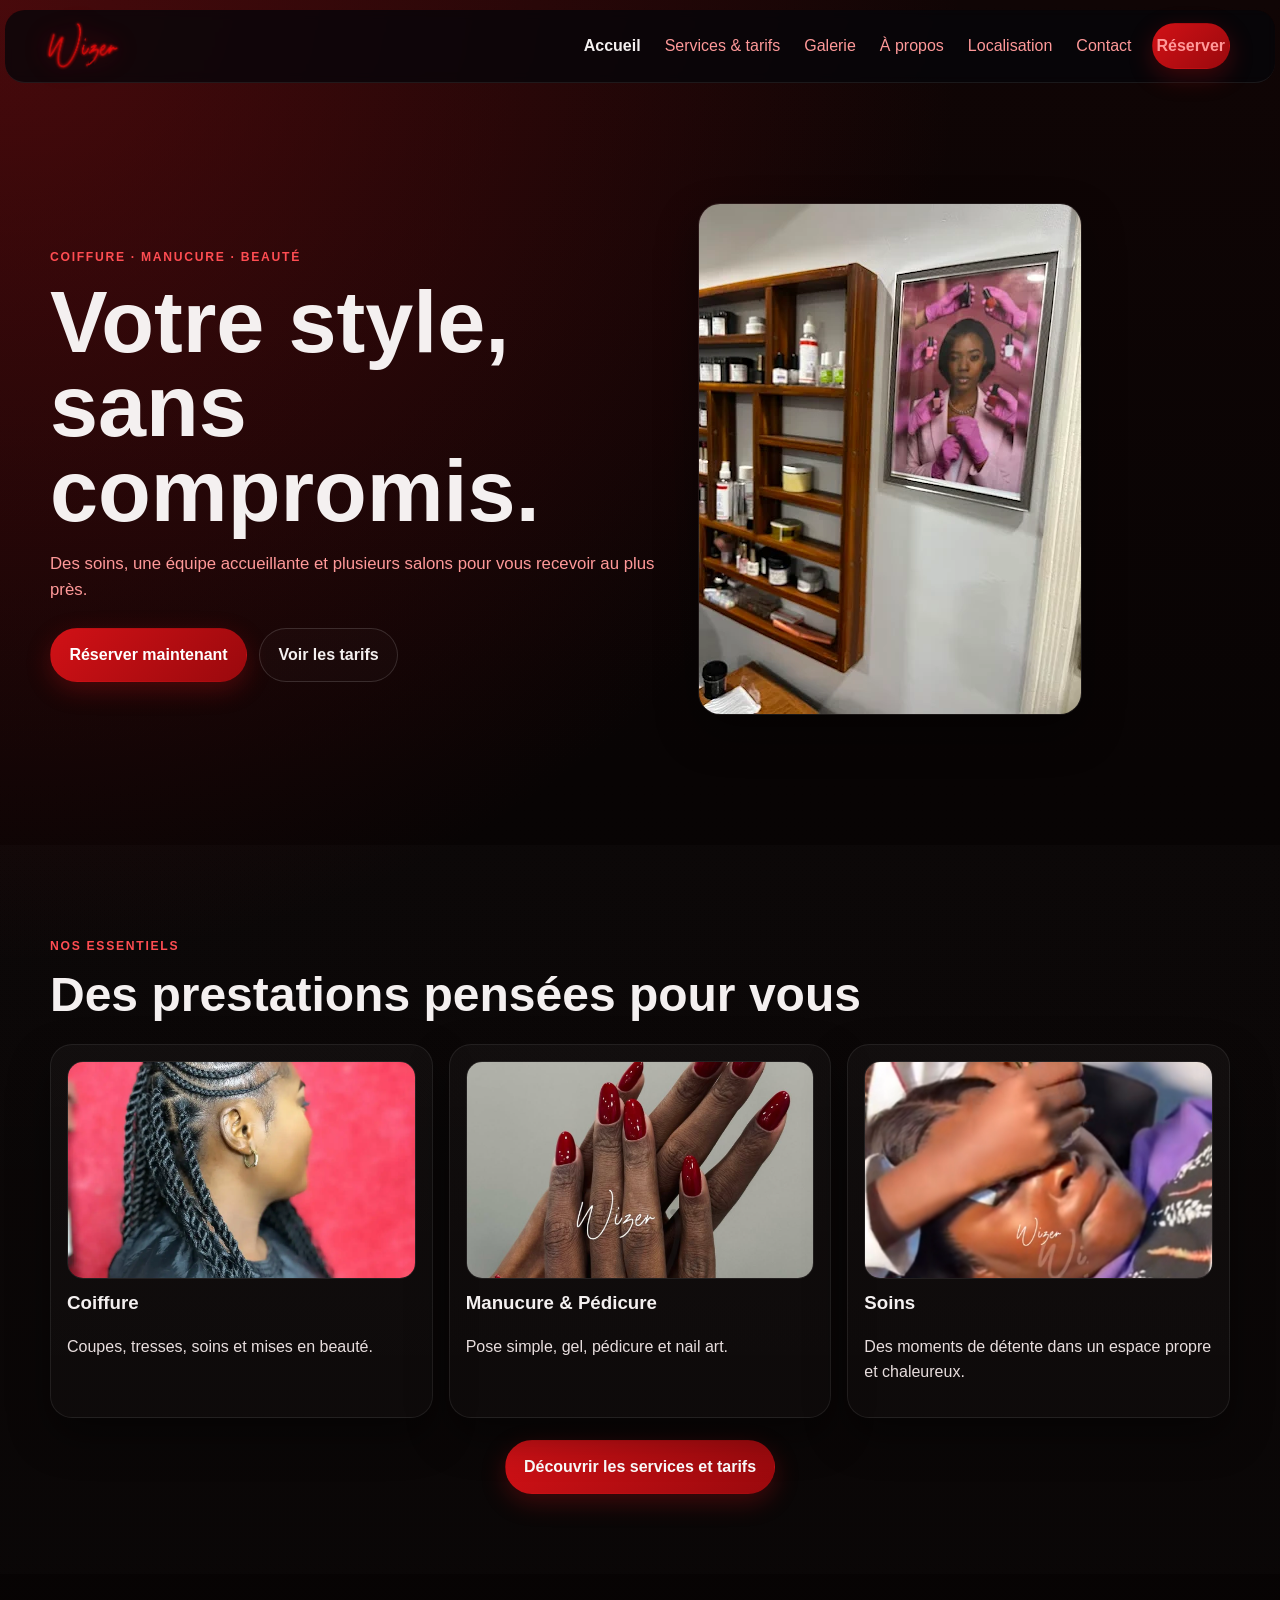
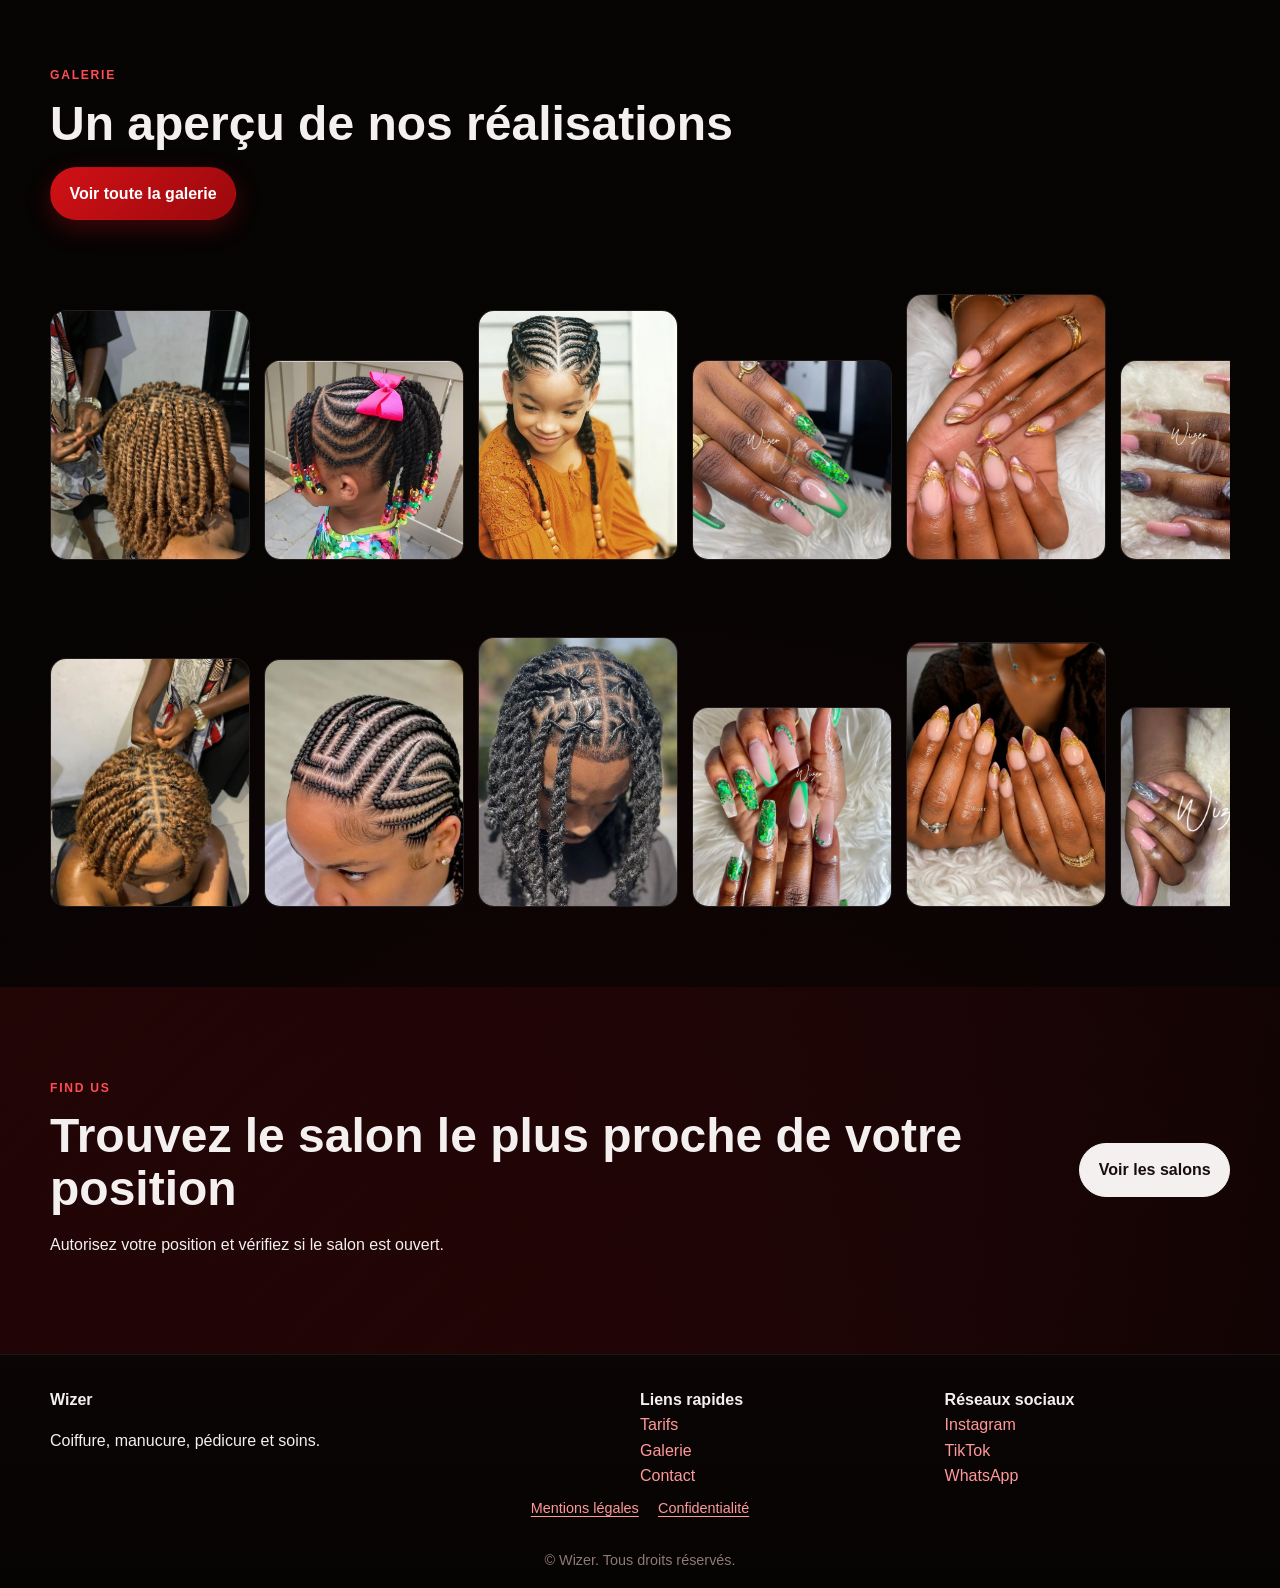
==== commit 6027a138: "Secure Cloudflare publish and legal pages This commit hardens the Cloudflare Pages deployment by add" ====
--- a/index.html
+++ b/index.html
@@ -146,7 +146,13 @@
         <div><strong>Liens rapides</strong><a href="services.html">Tarifs</a><a href="galerie.html">Galerie</a><a href="contact.html">Contact</a></div>
         <div><strong>Réseaux sociaux</strong><a href="https://www.instagram.com/wizer.beauty/" target="_blank" rel="noopener">Instagram</a><a href="https://www.tiktok.com/@wizer._" target="_blank" rel="noopener">TikTok</a><a href="https://wa.me/243820068211" target="_blank" rel="noopener">WhatsApp</a></div>
       </div>
+        <nav class="footer-legal" aria-label="Informations légales">
+          <a href="mentions-legales.html">Mentions légales</a>
+          <a href="confidentialite.html">Confidentialité</a>
+        </nav>
+
       <p class="copyright">© <span data-year></span> Wizer. Tous droits réservés.</p>
+        
     </footer>
 
     <script src="js/main.js"></script>
--- a/css/style.css
+++ b/css/style.css
@@ -575,4 +575,8 @@
     user-select: none;
     -webkit-user-select: none;
     -webkit-user-drag: none;
-}+}
+/* Liens accessibles aux informations légales sur toutes les pages. */
+.footer-legal { display: flex; flex-wrap: wrap; justify-content: center; gap: .5rem 1.2rem; padding: .5rem 1rem; font-size: .9rem; }
+.footer-legal a { color: var(--muted); text-decoration: underline; text-underline-offset: 3px; }
+.footer-legal a:hover { color: var(--text); }
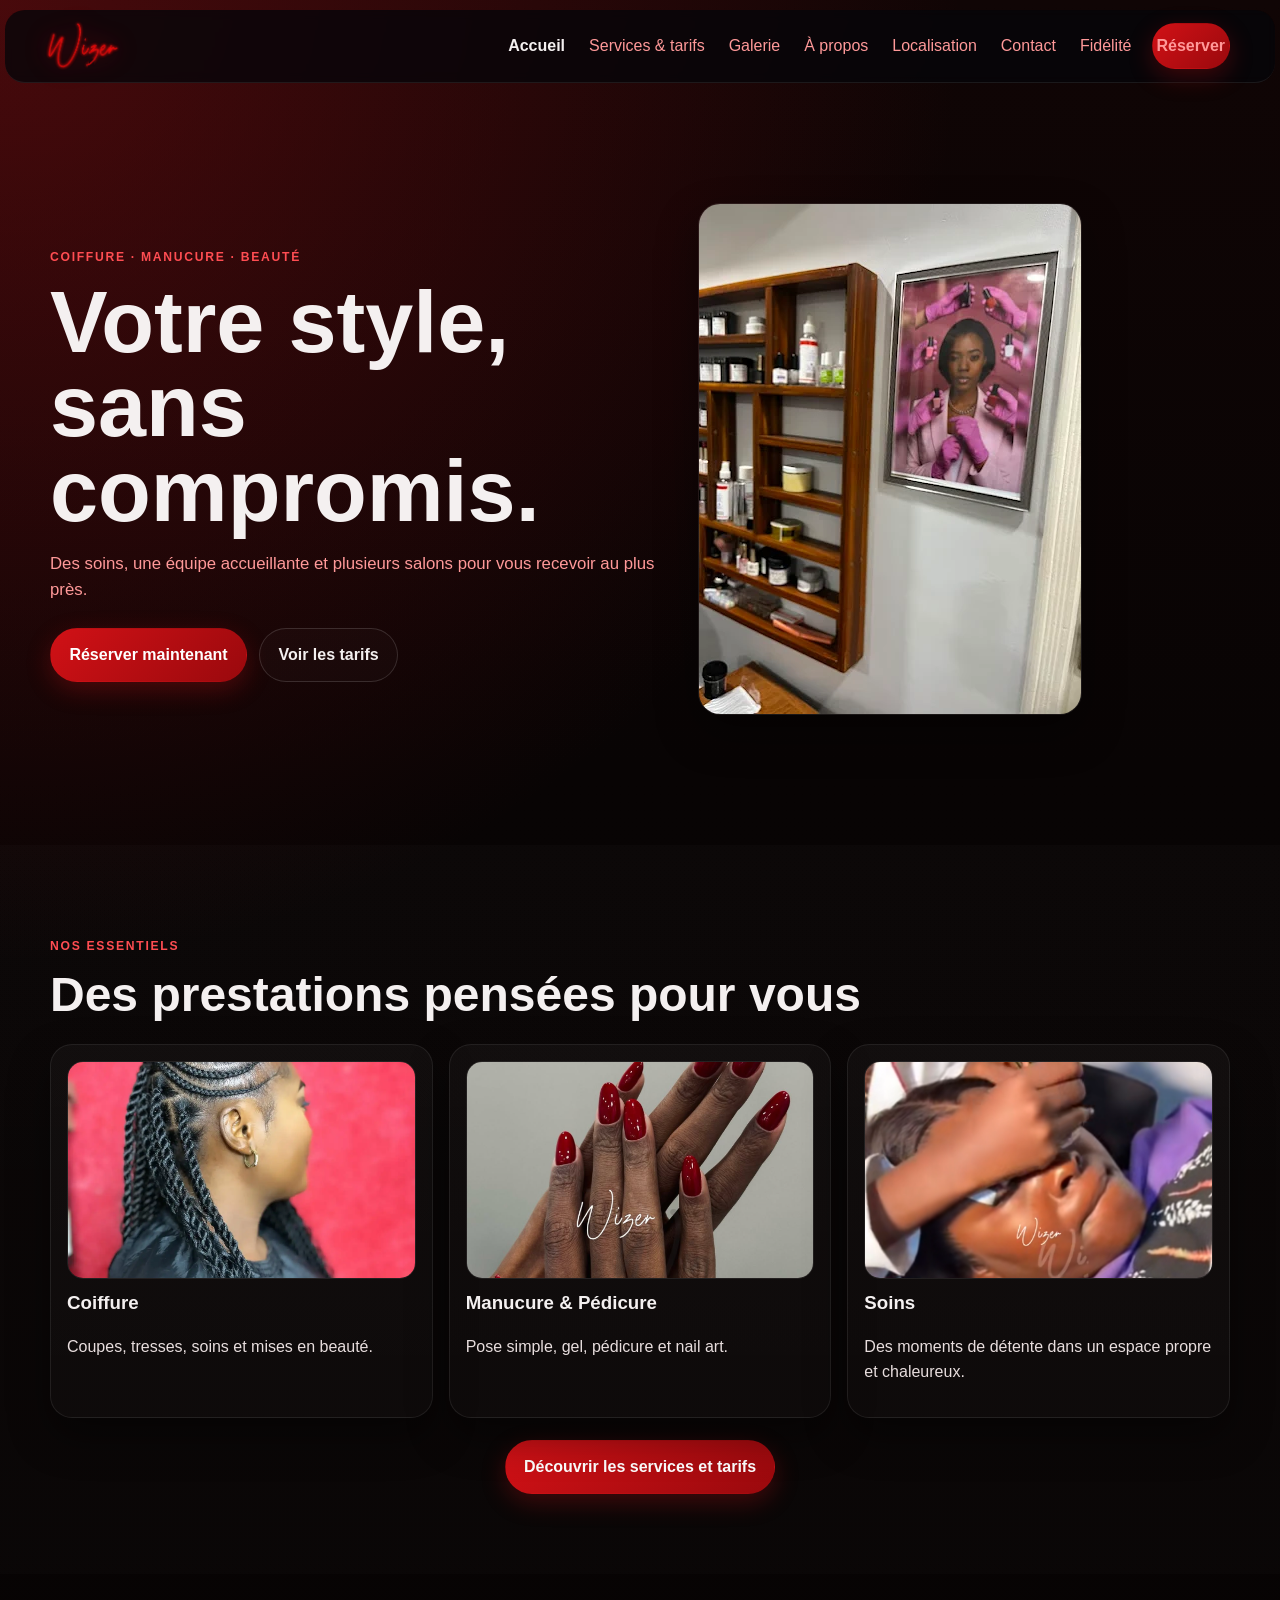
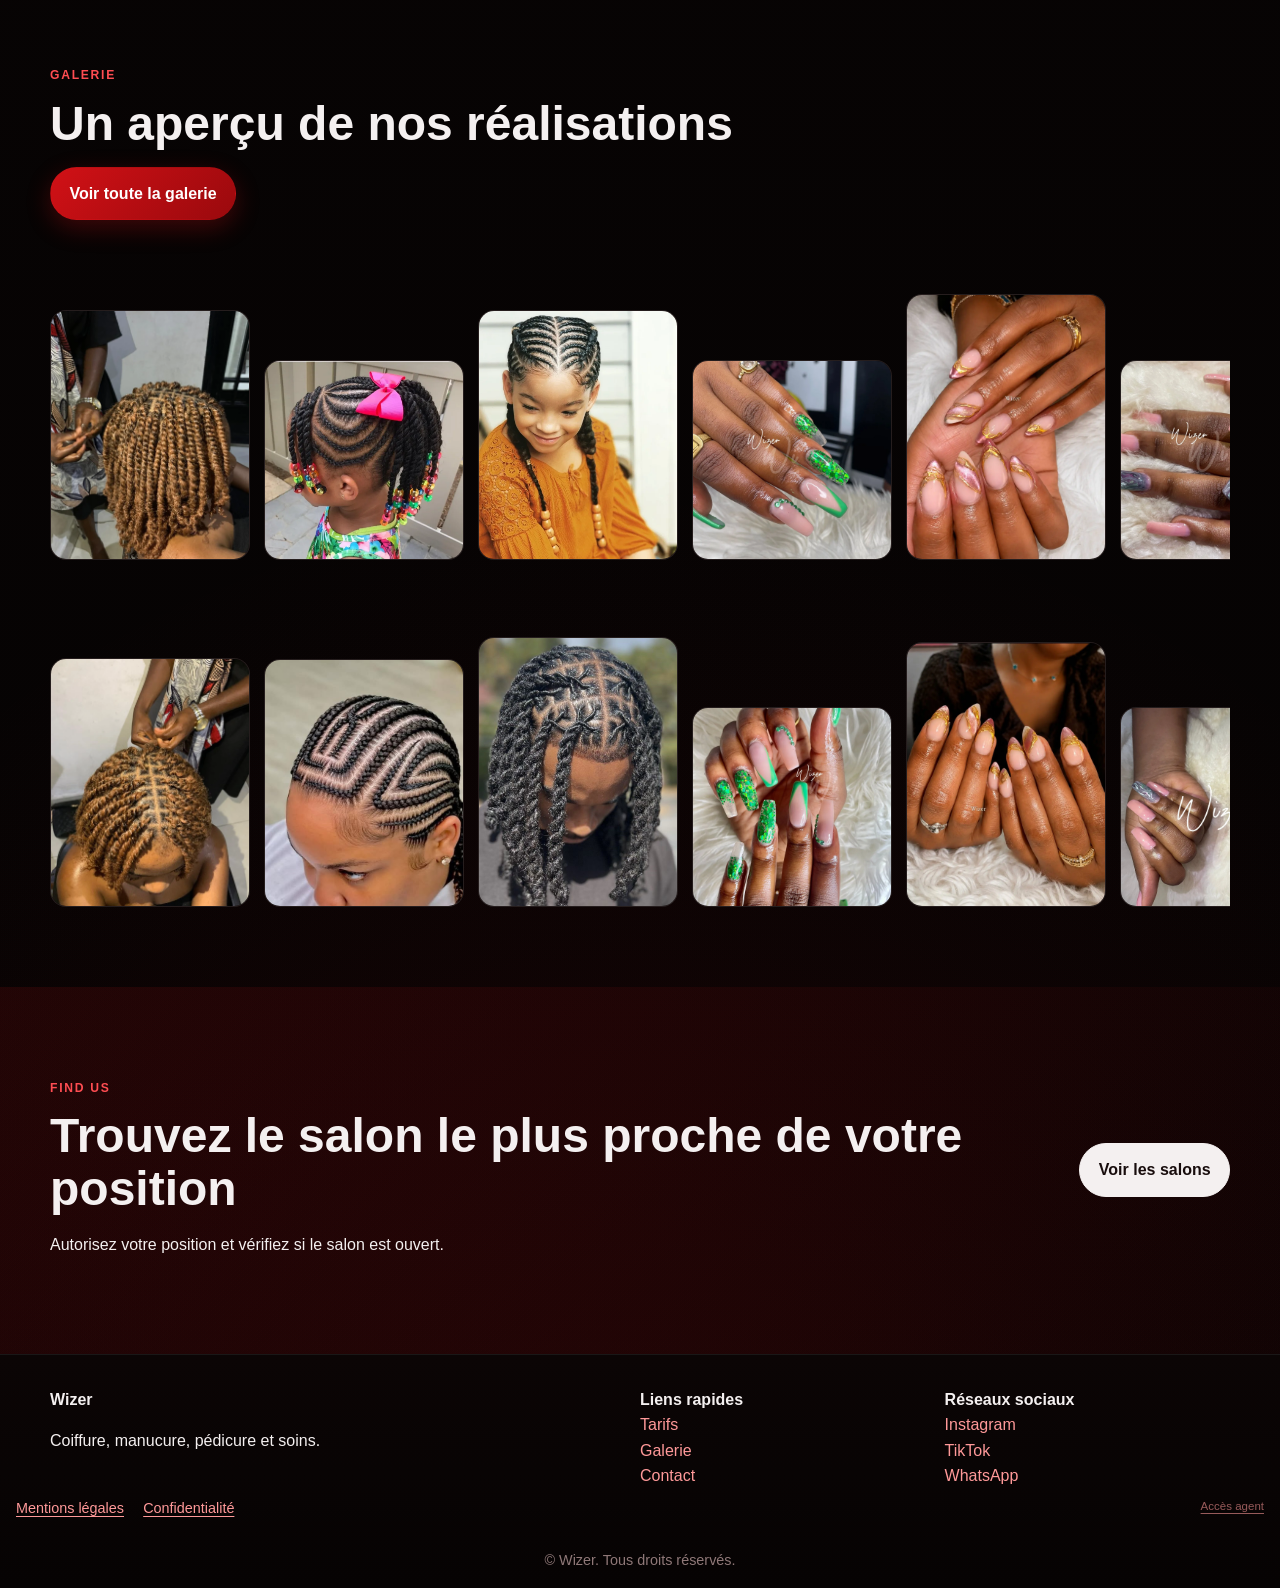
==== commit 862b7584: "Add Cloudflare fidelity program and D1 backend This change adds the Wizer customer loyalty system wi" ====
--- a/index.html
+++ b/index.html
@@ -52,6 +52,8 @@
           <a href="about.html">À propos</a>
           <a href="localisation.html">Localisation</a>
           <a href="contact.html">Contact</a>
+          <a href="fidelity-files/fidelity.html">Fidélité</a>
+
           <a class="button button-bounce button-small" href="reservation.html">Réserver</a>
         </nav>
       </div>
@@ -149,6 +151,7 @@
         <nav class="footer-legal" aria-label="Informations légales">
           <a href="mentions-legales.html">Mentions légales</a>
           <a href="confidentialite.html">Confidentialité</a>
+          <a href="fidelity-files/scan-fidelity.html" class="staff-link" rel="nofollow" aria-label="Accès agent fidélité">Accès agent</a>
         </nav>
 
       <p class="copyright">© <span data-year></span> Wizer. Tous droits réservés.</p>
--- a/css/style.css
+++ b/css/style.css
@@ -580,3 +580,7 @@
 .footer-legal { display: flex; flex-wrap: wrap; justify-content: center; gap: .5rem 1.2rem; padding: .5rem 1rem; font-size: .9rem; }
 .footer-legal a { color: var(--muted); text-decoration: underline; text-underline-offset: 3px; }
 .footer-legal a:hover { color: var(--text); }
+
+/* Lien discret vers l’accès réservé aux agents, sans masquer la vraie authentification serveur. */
+.footer-legal .staff-link{font-size:.72rem;opacity:.58;margin-inline-start:auto;}
+.footer-legal .staff-link:hover,.footer-legal .staff-link:focus-visible{opacity:1;}
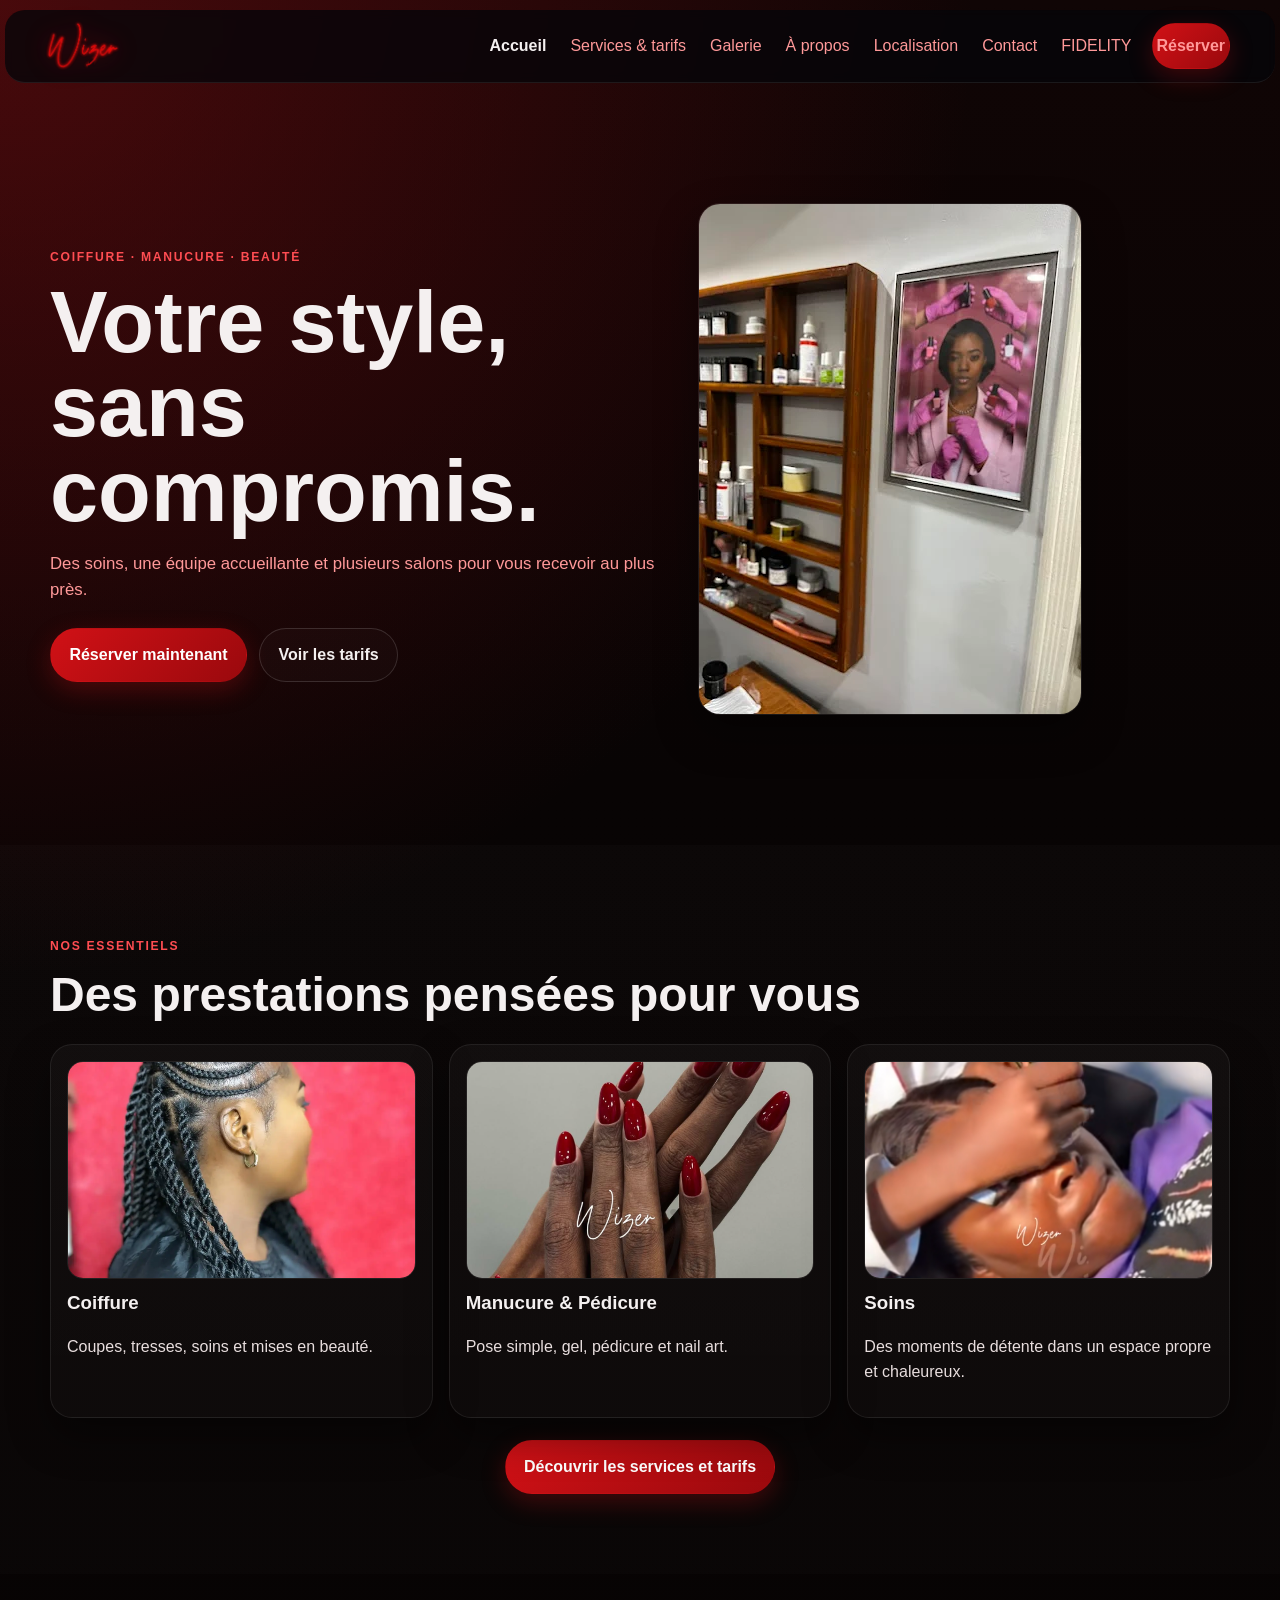
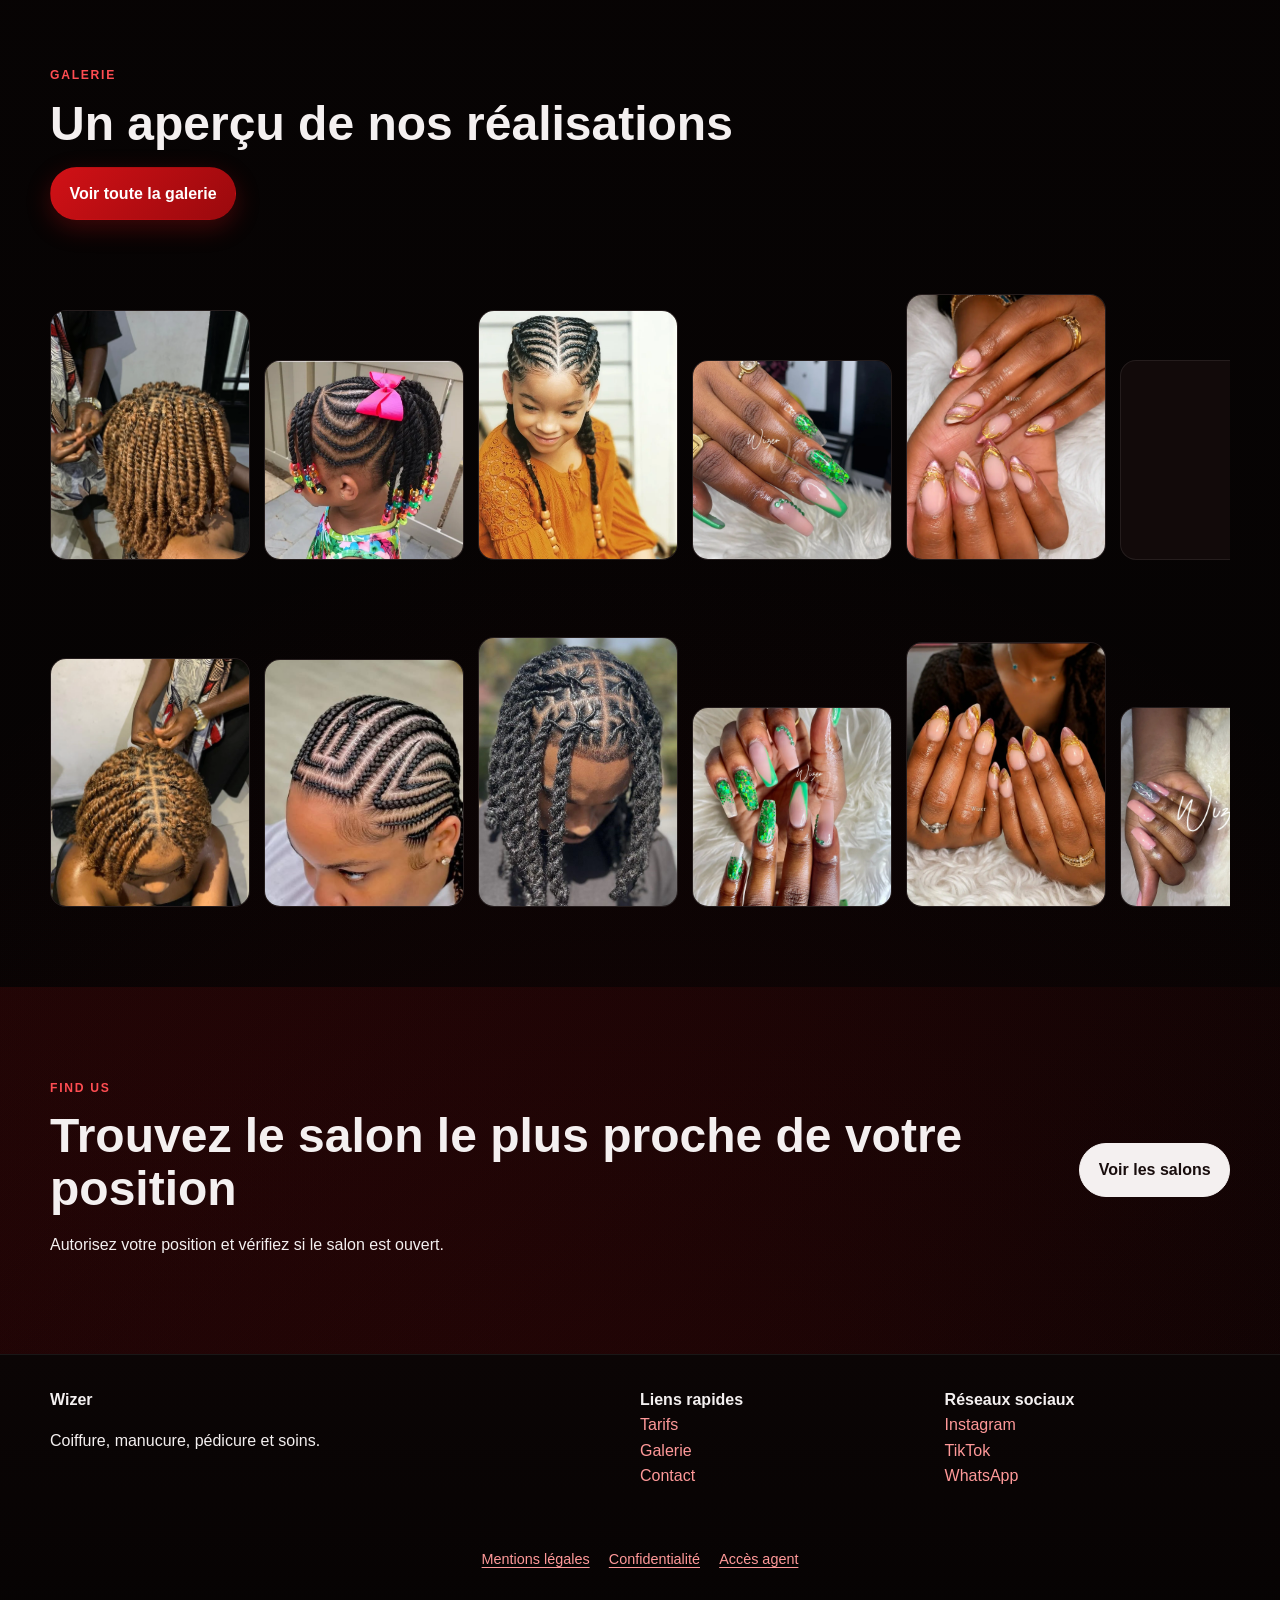
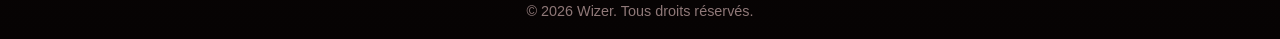
==== commit 50fafee0: "Add FIDELITY navigation and redesign Adds the FIDELITY entry across the main site navigation and foo" ====
--- a/index.html
+++ b/index.html
@@ -52,7 +52,7 @@
           <a href="about.html">À propos</a>
           <a href="localisation.html">Localisation</a>
           <a href="contact.html">Contact</a>
-          <a href="fidelity-files/fidelity.html">Fidélité</a>
+          <a href="fidelity-files/fidelity.html">FIDELITY</a>
 
           <a class="button button-bounce button-small" href="reservation.html">Réserver</a>
         </nav>
@@ -147,15 +147,17 @@
         <div><strong>Wizer</strong><p>Coiffure, manucure, pédicure et soins.</p></div>
         <div><strong>Liens rapides</strong><a href="services.html">Tarifs</a><a href="galerie.html">Galerie</a><a href="contact.html">Contact</a></div>
         <div><strong>Réseaux sociaux</strong><a href="https://www.instagram.com/wizer.beauty/" target="_blank" rel="noopener">Instagram</a><a href="https://www.tiktok.com/@wizer._" target="_blank" rel="noopener">TikTok</a><a href="https://wa.me/243820068211" target="_blank" rel="noopener">WhatsApp</a></div>
+      <p></p>
       </div>
-        <nav class="footer-legal" aria-label="Informations légales">
-          <a href="mentions-legales.html">Mentions légales</a>
-          <a href="confidentialite.html">Confidentialité</a>
-          <a href="fidelity-files/scan-fidelity.html" class="staff-link" rel="nofollow" aria-label="Accès agent fidélité">Accès agent</a>
-        </nav>
+
+      <nav class="footer-legal" aria-label="Informations légales">
+        <a href="mentions-legales.html">Mentions légales</a>
+        <a href="confidentialite.html">Confidentialité</a>
+        <a href="fidelity-files/scan-fidelity.html">Accès agent</a>
+      </nav>
 
       <p class="copyright">© <span data-year></span> Wizer. Tous droits réservés.</p>
-        
+
     </footer>
 
     <script src="js/main.js"></script>
